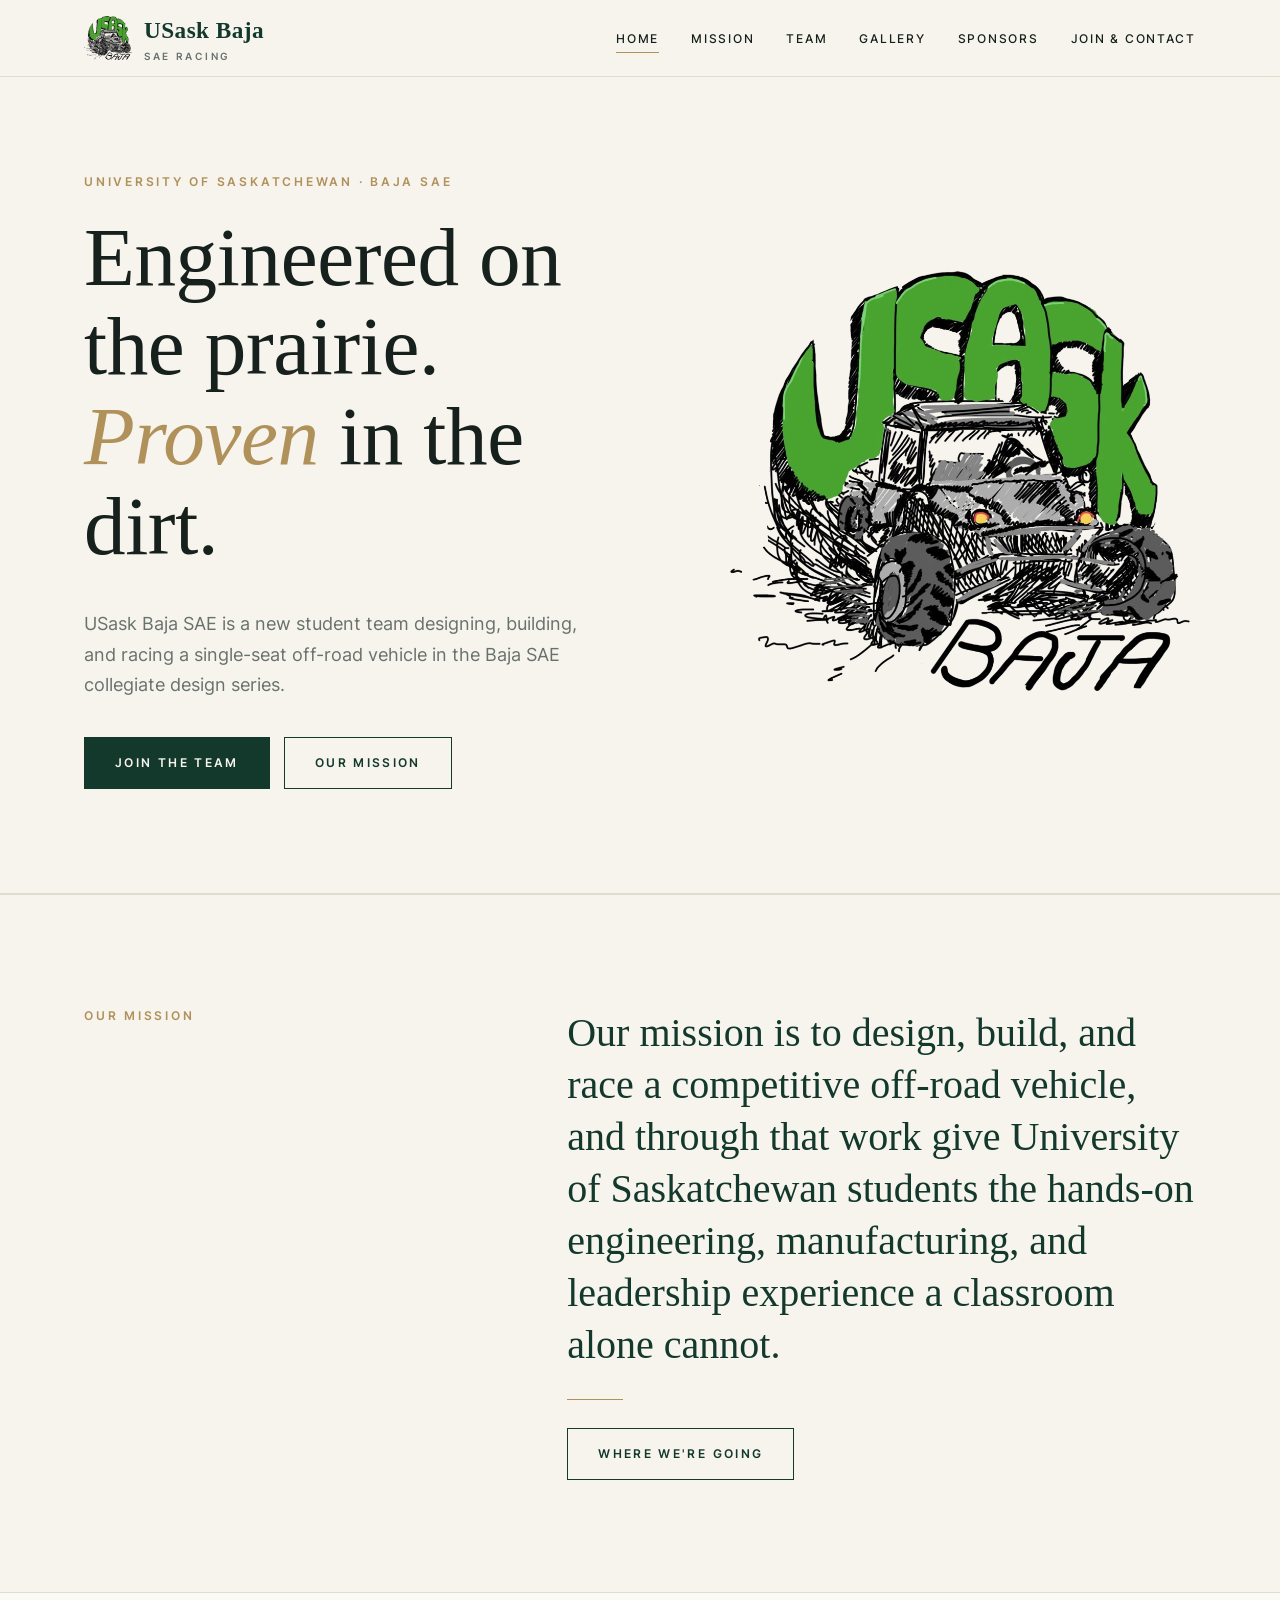
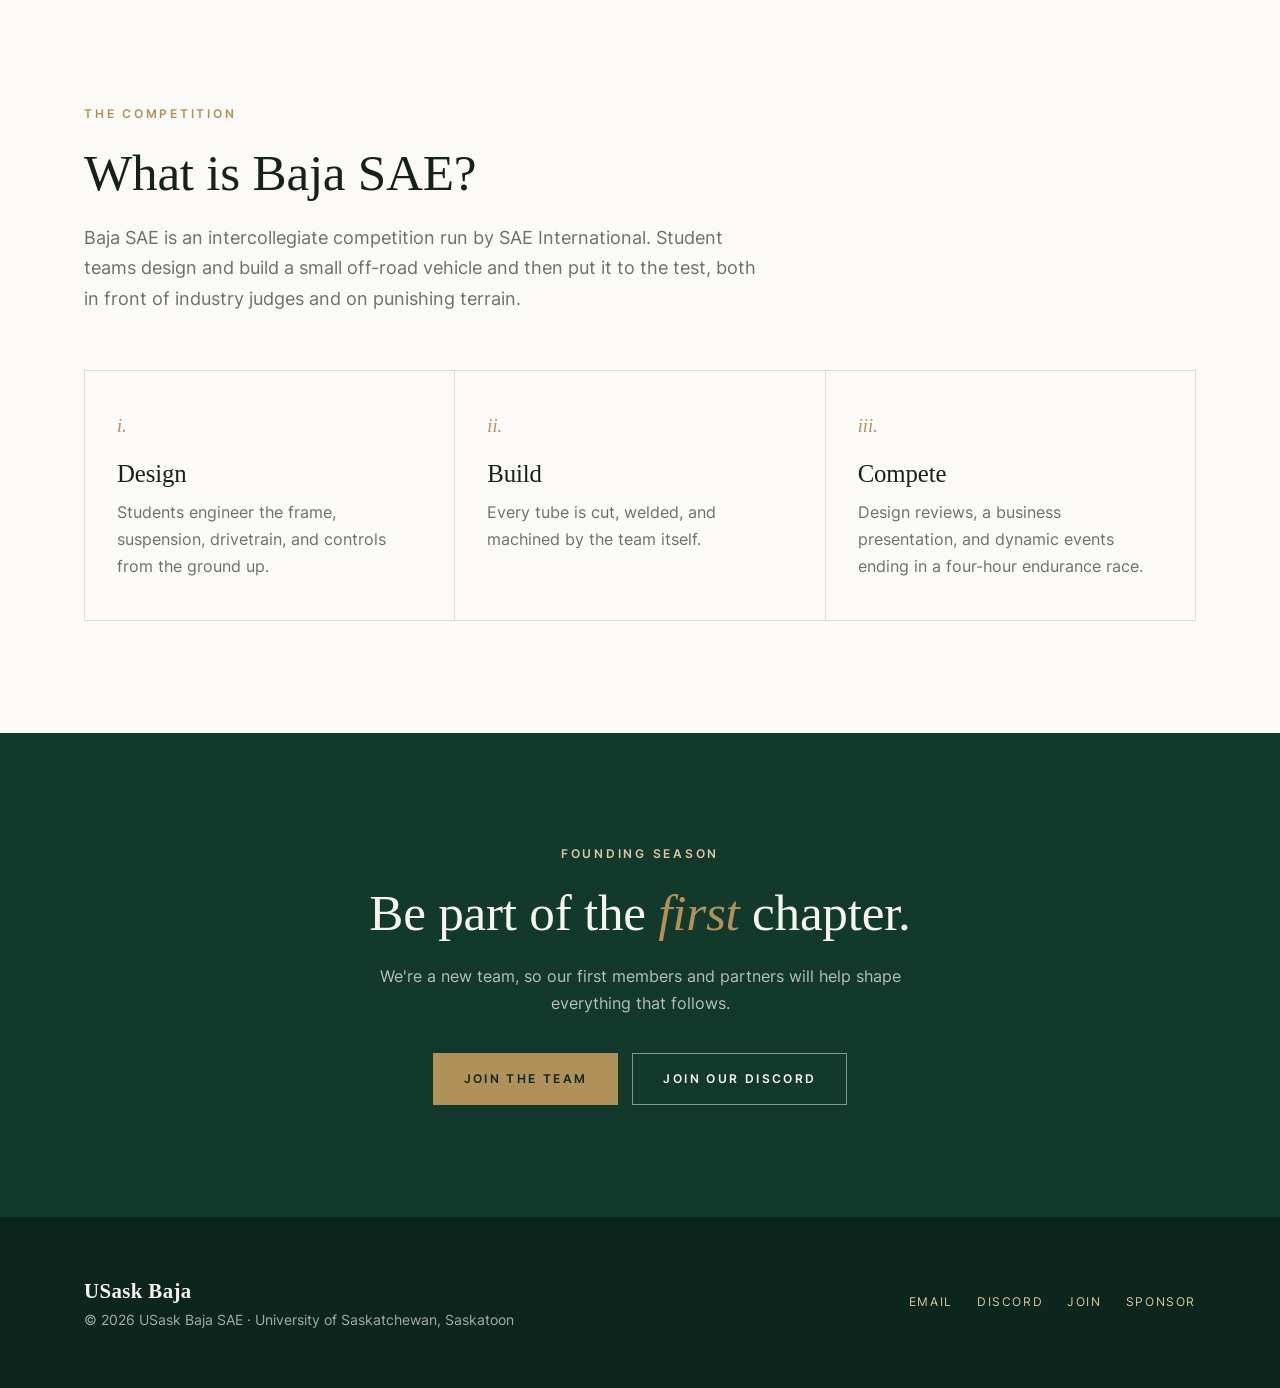
==== index.html @ ca2693a1 "Add USask Baja SAE website Static site with home, mission, team, gallery, sponsors, and join/contact" ====
<!DOCTYPE html>
<html lang="en">
<head>
  <meta charset="UTF-8">
  <meta name="viewport" content="width=device-width, initial-scale=1.0">
  <meta http-equiv="Content-Security-Policy" content="default-src 'self'; script-src 'self'; style-src 'self'; img-src 'self'; font-src 'self'; connect-src 'none'; object-src 'none'; base-uri 'none'; form-action 'none'; upgrade-insecure-requests">
  <meta name="referrer" content="strict-origin-when-cross-origin">
  <title>USask Baja SAE</title>
  <meta name="description" content="USask Baja SAE, the University of Saskatchewan's off-road racing team.">
  <link rel="icon" type="image/png" href="assets/img/favicon.png">
  <link rel="preload" href="assets/fonts/cormorant-garamond-latin-500-normal.woff2" as="font" type="font/woff2" crossorigin>
  <link rel="stylesheet" href="css/style.css">
</head>
<body>
  <header class="site-header">
    <div class="container">
      <a class="brand" href="index.html">
        <img src="assets/img/logo-160.webp" alt="" width="48" height="44">
        <span class="brand-name">USask Baja<small>SAE Racing</small></span>
      </a>
      <button class="nav-toggle" type="button" aria-expanded="false" aria-label="Toggle menu">Menu</button>
      <nav class="site-nav" aria-label="Main">
        <ul>
          <li><a href="index.html" aria-current="page">Home</a></li>
          <li><a href="about.html">Mission</a></li>
          <li><a href="team.html">Team</a></li>
          <li><a href="gallery.html">Gallery</a></li>
          <li><a href="sponsors.html">Sponsors</a></li>
          <li><a href="join.html">Join &amp; Contact</a></li>
        </ul>
      </nav>
    </div>
  </header>

  <main>
    <section class="hero">
      <div class="container hero-grid">
        <div>
          <span class="eyebrow">University of Saskatchewan &middot; Baja SAE</span>
          <h1>Engineered on the prairie. <em>Proven</em> in the dirt.</h1>
          <p class="lead">USask Baja SAE is a new student team designing, building, and racing a single-seat off-road vehicle in the Baja SAE collegiate design series.</p>
          <div class="actions">
            <a class="btn btn-primary" href="join.html">Join the team</a>
            <a class="btn btn-ghost" href="about.html">Our mission</a>
          </div>
        </div>
        <img class="hero-logo" src="assets/img/logo-900.webp" alt="USask Baja logo: a hand-drawn off-road buggy in front of green USask lettering" width="900" height="823">
      </div>
    </section>

    <section>
      <div class="container split">
        <span class="eyebrow">Our mission</span>
        <div>
          <p class="statement">Our mission is to design, build, and race a competitive off-road vehicle, and through that work give University of Saskatchewan students the hands-on engineering, manufacturing, and leadership experience a classroom alone cannot.</p>
          <hr class="rule">
          <a class="btn btn-ghost" href="about.html">Where we're going</a>
        </div>
      </div>
    </section>

    <section class="paper">
      <div class="container">
        <span class="eyebrow">The competition</span>
        <h2>What is Baja SAE?</h2>
        <p class="lead">Baja SAE is an intercollegiate competition run by SAE International. Student teams design and build a small off-road vehicle and then put it to the test, both in front of industry judges and on punishing terrain.</p>
        <div class="grid">
          <div class="cell"><span class="num">i.</span><h3>Design</h3><p>Students engineer the frame, suspension, drivetrain, and controls from the ground up.</p></div>
          <div class="cell"><span class="num">ii.</span><h3>Build</h3><p>Every tube is cut, welded, and machined by the team itself.</p></div>
          <div class="cell"><span class="num">iii.</span><h3>Compete</h3><p>Design reviews, a business presentation, and dynamic events ending in a four-hour endurance race.</p></div>
        </div>
      </div>
    </section>

    <section class="band on-dark">
      <div class="container">
        <span class="eyebrow">Founding season</span>
        <h2>Be part of the <em>first</em> chapter.</h2>
        <p>We're a new team, so our first members and partners will help shape everything that follows.</p>
        <div class="actions">
          <a class="btn btn-primary" href="join.html">Join the team</a>
          <a class="btn btn-ghost" href="https://discord.gg/B2W6udGJtF" target="_blank" rel="noopener noreferrer">Join our Discord</a>
        </div>
      </div>
    </section>
  </main>

  <footer class="site-footer">
    <div class="container">
      <div>
        <span class="brand-name">USask Baja</span>
        <div>&copy; <span id="year"></span> USask Baja SAE &middot; University of Saskatchewan, Saskatoon</div>
      </div>
      <nav aria-label="Footer">
        <a href="mailto:usaskbaja@ussu.ca">Email</a>
        <a href="https://discord.gg/B2W6udGJtF" target="_blank" rel="noopener noreferrer">Discord</a>
        <a href="join.html">Join</a>
        <a href="sponsors.html">Sponsor</a>
      </nav>
    </div>
  </footer>

  <script src="js/data.js"></script>
  <script src="js/main.js"></script>
</body>
</html>
---- css/style.css ----
/* USask Baja SAE — site styles */

/* ---------- Fonts (self-hosted, no third-party requests) ---------- */
@font-face {
  font-family: "Cormorant Garamond";
  src: url("../assets/fonts/cormorant-garamond-latin-500-normal.woff2") format("woff2");
  font-weight: 500;
  font-style: normal;
  font-display: swap;
}
@font-face {
  font-family: "Cormorant Garamond";
  src: url("../assets/fonts/cormorant-garamond-latin-600-normal.woff2") format("woff2");
  font-weight: 600;
  font-style: normal;
  font-display: swap;
}
@font-face {
  font-family: "Cormorant Garamond";
  src: url("../assets/fonts/cormorant-garamond-latin-500-italic.woff2") format("woff2");
  font-weight: 500;
  font-style: italic;
  font-display: swap;
}
@font-face {
  font-family: "Inter";
  src: url("../assets/fonts/inter-latin-400-normal.woff2") format("woff2");
  font-weight: 400;
  font-display: swap;
}
@font-face {
  font-family: "Inter";
  src: url("../assets/fonts/inter-latin-500-normal.woff2") format("woff2");
  font-weight: 500;
  font-display: swap;
}
@font-face {
  font-family: "Inter";
  src: url("../assets/fonts/inter-latin-600-normal.woff2") format("woff2");
  font-weight: 600;
  font-display: swap;
}

:root {
  --ivory: #f7f4ee;
  --paper: #fbfaf7;
  --ink: #16201c;
  --muted: #69716c;
  --line: #e2dccf;
  --forest: #13382c;
  --forest-deep: #0c261e;
  --champagne: #b0915a;
  --champagne-soft: #d9c7a3;
  --serif: "Cormorant Garamond", "Times New Roman", serif;
  --sans: "Inter", system-ui, -apple-system, "Segoe UI", Roboto, sans-serif;
  --max: 1160px;
}

* { box-sizing: border-box; }

html { scroll-behavior: smooth; -webkit-text-size-adjust: 100%; }

body {
  margin: 0;
  min-height: 100vh;
  display: flex;
  flex-direction: column;
  font-family: var(--sans);
  font-size: 16px;
  line-height: 1.7;
  color: var(--ink);
  background: var(--ivory);
  -webkit-font-smoothing: antialiased;
}

main { flex: 1; }

img { max-width: 100%; height: auto; display: block; }

a { color: inherit; }

::selection { background: var(--champagne-soft); color: var(--forest-deep); }

h1, h2, h3 {
  font-family: var(--serif);
  font-weight: 500;
  line-height: 1.08;
  margin: 0 0 0.45em;
  letter-spacing: -0.005em;
}
h1 { font-size: clamp(2.8rem, 7vw, 5.2rem); }
h2 { font-size: clamp(2.1rem, 4.5vw, 3.2rem); }
h3 { font-size: 1.6rem; }
em { font-style: italic; color: var(--champagne); }

p { margin: 0 0 1.1em; }

.container { max-width: var(--max); margin: 0 auto; padding: 0 24px; }
@media (max-width: 600px) { .container { padding: 0 16px; } }

.eyebrow {
  display: block;
  font-size: 0.72rem;
  font-weight: 600;
  text-transform: uppercase;
  letter-spacing: 0.24em;
  color: var(--champagne);
  margin-bottom: 20px;
}

.rule {
  width: 56px;
  height: 1px;
  background: var(--champagne);
  border: 0;
  margin: 28px 0;
}

/* ---------- Header ---------- */
.site-header {
  position: sticky;
  top: 0;
  z-index: 20;
  background: rgba(247, 244, 238, 0.92);
  -webkit-backdrop-filter: blur(10px);
  backdrop-filter: blur(10px);
  border-bottom: 1px solid var(--line);
}
.site-header .container {
  display: flex;
  align-items: center;
  justify-content: space-between;
  min-height: 76px;
}
.brand {
  display: flex;
  align-items: center;
  gap: 12px;
  text-decoration: none;
}
.brand img { width: 48px; height: auto; }
.brand-name {
  font-family: var(--serif);
  font-size: 1.45rem;
  font-weight: 600;
  letter-spacing: 0.02em;
  color: var(--forest);
}
.brand-name small {
  display: block;
  font-family: var(--sans);
  font-size: 0.6rem;
  font-weight: 600;
  letter-spacing: 0.28em;
  text-transform: uppercase;
  color: var(--muted);
  margin-top: -2px;
}

.nav-toggle {
  display: none;
  background: none;
  border: 1px solid var(--forest);
  color: var(--forest);
  font: 600 0.72rem var(--sans);
  letter-spacing: 0.2em;
  text-transform: uppercase;
  padding: 10px 14px;
  cursor: pointer;
}
.site-nav ul { list-style: none; margin: 0; padding: 0; display: flex; gap: 32px; }
.site-nav a {
  font-size: 0.78rem;
  font-weight: 500;
  letter-spacing: 0.14em;
  text-transform: uppercase;
  text-decoration: none;
  color: var(--ink);
  padding: 6px 0;
  border-bottom: 1px solid transparent;
  transition: color 0.2s, border-color 0.2s;
}
.site-nav a:hover { color: var(--champagne); }
.site-nav a[aria-current="page"] { border-bottom-color: var(--champagne); }

@media (max-width: 880px) {
  .nav-toggle { display: block; }
  .site-nav {
    display: none;
    position: absolute;
    top: 100%;
    left: 0;
    right: 0;
    background: var(--ivory);
    border-bottom: 1px solid var(--line);
  }
  .site-nav.open { display: block; }
  .site-nav ul { flex-direction: column; gap: 0; padding: 8px 16px 20px; }
  .site-nav a { display: block; padding: 14px 0; border-bottom: 1px solid var(--line); }
  .site-nav a[aria-current="page"] { color: var(--champagne); border-bottom-color: var(--line); }
}

/* ---------- Hero ---------- */
.hero { padding: 96px 0 104px; border-bottom: 1px solid var(--line); }
.hero-grid {
  display: grid;
  grid-template-columns: 1.1fr 0.9fr;
  gap: 64px;
  align-items: center;
}
.hero p.lead { max-width: 520px; }
.hero-logo { justify-self: center; width: 100%; max-width: 460px; }
@media (max-width: 880px) {
  .hero { padding: 56px 0 72px; }
  .hero-grid { grid-template-columns: 1fr; gap: 40px; }
  .hero-logo { max-width: 320px; order: -1; }
}

.page-hero { padding: 96px 0 72px; border-bottom: 1px solid var(--line); }
.page-hero p.lead { max-width: 620px; }
@media (max-width: 600px) { .page-hero { padding: 56px 0 48px; } }

.lead { font-size: 1.12rem; color: var(--muted); max-width: 680px; }

/* ---------- Buttons ---------- */
.actions { display: flex; flex-wrap: wrap; gap: 14px; margin-top: 36px; }
.btn {
  display: inline-block;
  padding: 15px 30px;
  font-size: 0.74rem;
  font-weight: 600;
  letter-spacing: 0.2em;
  text-transform: uppercase;
  text-decoration: none;
  border: 1px solid var(--forest);
  transition: background 0.25s, color 0.25s, border-color 0.25s;
}
.btn-primary { background: var(--forest); color: var(--ivory); }
.btn-primary:hover { background: var(--forest-deep); }
.btn-ghost { color: var(--forest); }
.btn-ghost:hover { background: var(--forest); color: var(--ivory); }
.on-dark .btn-primary { background: var(--champagne); border-color: var(--champagne); color: var(--forest-deep); }
.on-dark .btn-primary:hover { background: var(--champagne-soft); border-color: var(--champagne-soft); }
.on-dark .btn-ghost { color: var(--ivory); border-color: rgba(247, 244, 238, 0.5); }
.on-dark .btn-ghost:hover { background: var(--ivory); color: var(--forest-deep); }

/* ---------- Sections ---------- */
section { padding: 112px 0; }
section + section { border-top: 1px solid var(--line); }
section.paper { background: var(--paper); }
@media (max-width: 600px) { section { padding: 72px 0; } }

.split {
  display: grid;
  grid-template-columns: 0.8fr 1.2fr;
  gap: 64px;
}
@media (max-width: 880px) { .split { grid-template-columns: 1fr; gap: 16px; } }

.statement {
  font-family: var(--serif);
  font-size: clamp(1.7rem, 3.4vw, 2.5rem);
  line-height: 1.3;
  color: var(--forest);
  margin: 0;
}

.grid {
  display: grid;
  grid-template-columns: repeat(auto-fit, minmax(240px, 1fr));
  border-top: 1px solid var(--line);
  border-left: 1px solid var(--line);
  margin-top: 56px;
}
.cell {
  padding: 40px 32px;
  border-right: 1px solid var(--line);
  border-bottom: 1px solid var(--line);
}
.cell .num {
  font-family: var(--serif);
  font-style: italic;
  font-size: 1.15rem;
  color: var(--champagne);
  display: block;
  margin-bottom: 18px;
}
.cell h3 { font-size: 1.55rem; }
.cell p { color: var(--muted); margin: 0; }
.cell a { color: var(--forest); }

/* ---------- Roadmap ---------- */
.roadmap { list-style: none; padding: 0; margin: 56px 0 0; counter-reset: step; }
.roadmap li {
  display: grid;
  grid-template-columns: 140px 1fr;
  gap: 32px;
  padding: 32px 0;
  border-top: 1px solid var(--line);
}
.roadmap li:last-child { border-bottom: 1px solid var(--line); }
.roadmap .phase {
  font-size: 0.72rem;
  font-weight: 600;
  letter-spacing: 0.22em;
  text-transform: uppercase;
  color: var(--muted);
  padding-top: 8px;
}
.roadmap li.current .phase { color: var(--champagne); }
.roadmap li.current .phase::after { content: " · Now"; }
.roadmap h3 { margin-bottom: 6px; }
.roadmap p { color: var(--muted); margin: 0; max-width: 620px; }
@media (max-width: 600px) { .roadmap li { grid-template-columns: 1fr; gap: 8px; } }

/* ---------- People / sponsors / gallery ---------- */
.list-grid {
  display: grid;
  grid-template-columns: repeat(auto-fill, minmax(220px, 1fr));
  gap: 48px 32px;
}
.person img, .person .avatar {
  width: 100%;
  aspect-ratio: 4 / 5;
  object-fit: cover;
  background: var(--forest);
  margin-bottom: 18px;
}
.person .avatar {
  display: flex;
  align-items: center;
  justify-content: center;
  font-family: var(--serif);
  font-size: 3.4rem;
  color: var(--champagne-soft);
}
.person h3 { font-size: 1.45rem; margin-bottom: 2px; }
.person .role {
  font-size: 0.7rem;
  font-weight: 600;
  letter-spacing: 0.2em;
  text-transform: uppercase;
  color: var(--champagne);
}
.person p { color: var(--muted); font-size: 0.95rem; margin: 6px 0 0; }

.tier { margin-bottom: 72px; }
.tier:last-child { margin-bottom: 0; }
.sponsor {
  display: flex;
  align-items: center;
  justify-content: center;
  min-height: 150px;
  padding: 24px;
  background: var(--paper);
  border: 1px solid var(--line);
  text-decoration: none;
}
.sponsor img { max-height: 80px; width: auto; }
.sponsor span { font-family: var(--serif); font-size: 1.5rem; color: var(--forest); }

.gallery-item { margin: 0; }
.gallery-item img { width: 100%; aspect-ratio: 4 / 3; object-fit: cover; }
.gallery-item figcaption { padding-top: 12px; color: var(--muted); font-size: 0.92rem; }

/* Shown automatically when a list in js/data.js is empty */
.empty-state {
  border: 1px solid var(--line);
  background: var(--paper);
  padding: 80px 32px;
  text-align: center;
}
.empty-state h3 { font-size: 2rem; color: var(--forest); }
.empty-state p { color: var(--muted); max-width: 480px; margin: 0 auto; }
.empty-state .actions { justify-content: center; }

/* ---------- Contact ---------- */
.contact-line {
  display: block;
  font-family: var(--serif);
  font-size: clamp(1.5rem, 3.2vw, 2.1rem);
  color: var(--forest);
  text-decoration: none;
  word-break: break-word;
  border-bottom: 1px solid var(--line);
  padding: 12px 0;
  transition: color 0.2s;
}
.contact-line:hover { color: var(--champagne); }

/* ---------- Dark band ---------- */
.band {
  background: var(--forest);
  color: var(--ivory);
  text-align: center;
}
section.band + section, section + section.band { border-top: 0; }
.band h2 { color: var(--ivory); }
.band p { color: rgba(247, 244, 238, 0.72); max-width: 560px; margin: 0 auto; }
.band .eyebrow { color: var(--champagne-soft); }
.band .actions { justify-content: center; }

/* ---------- Footer ---------- */
.site-footer {
  background: var(--forest-deep);
  color: rgba(247, 244, 238, 0.65);
  font-size: 0.85rem;
  padding: 56px 0;
}
.site-footer .container {
  display: flex;
  flex-wrap: wrap;
  gap: 24px;
  justify-content: space-between;
  align-items: center;
}
.site-footer .brand-name { color: var(--ivory); font-size: 1.3rem; }
.site-footer nav { display: flex; flex-wrap: wrap; gap: 24px; }
.site-footer a {
  text-decoration: none;
  letter-spacing: 0.14em;
  text-transform: uppercase;
  font-size: 0.72rem;
  color: var(--champagne-soft);
}
.site-footer a:hover { color: var(--ivory); }

/* Keyboard focus */
a:focus-visible, button:focus-visible {
  outline: 2px solid var(--champagne);
  outline-offset: 3px;
}

@media (prefers-reduced-motion: reduce) {
  html { scroll-behavior: auto; }
  * { transition: none !important; }
}

.statement + .lead { margin-top: 28px; }
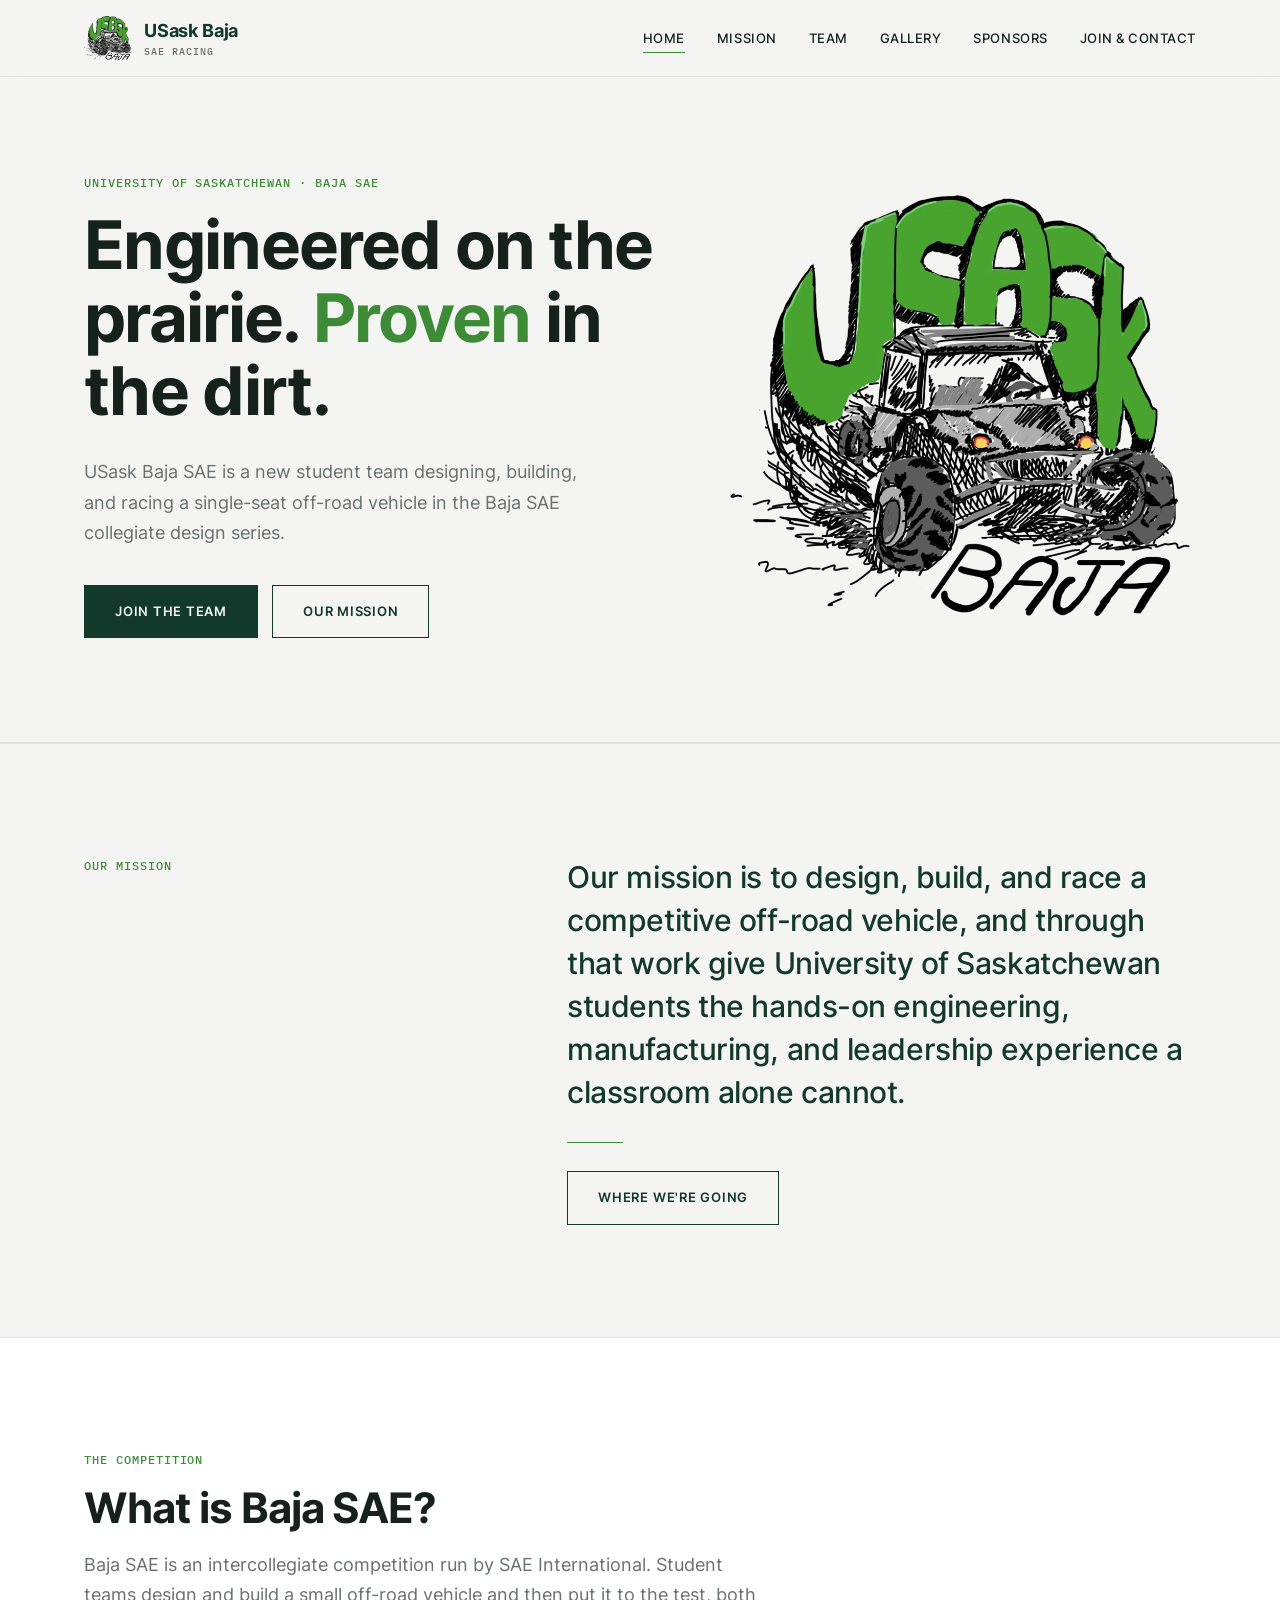
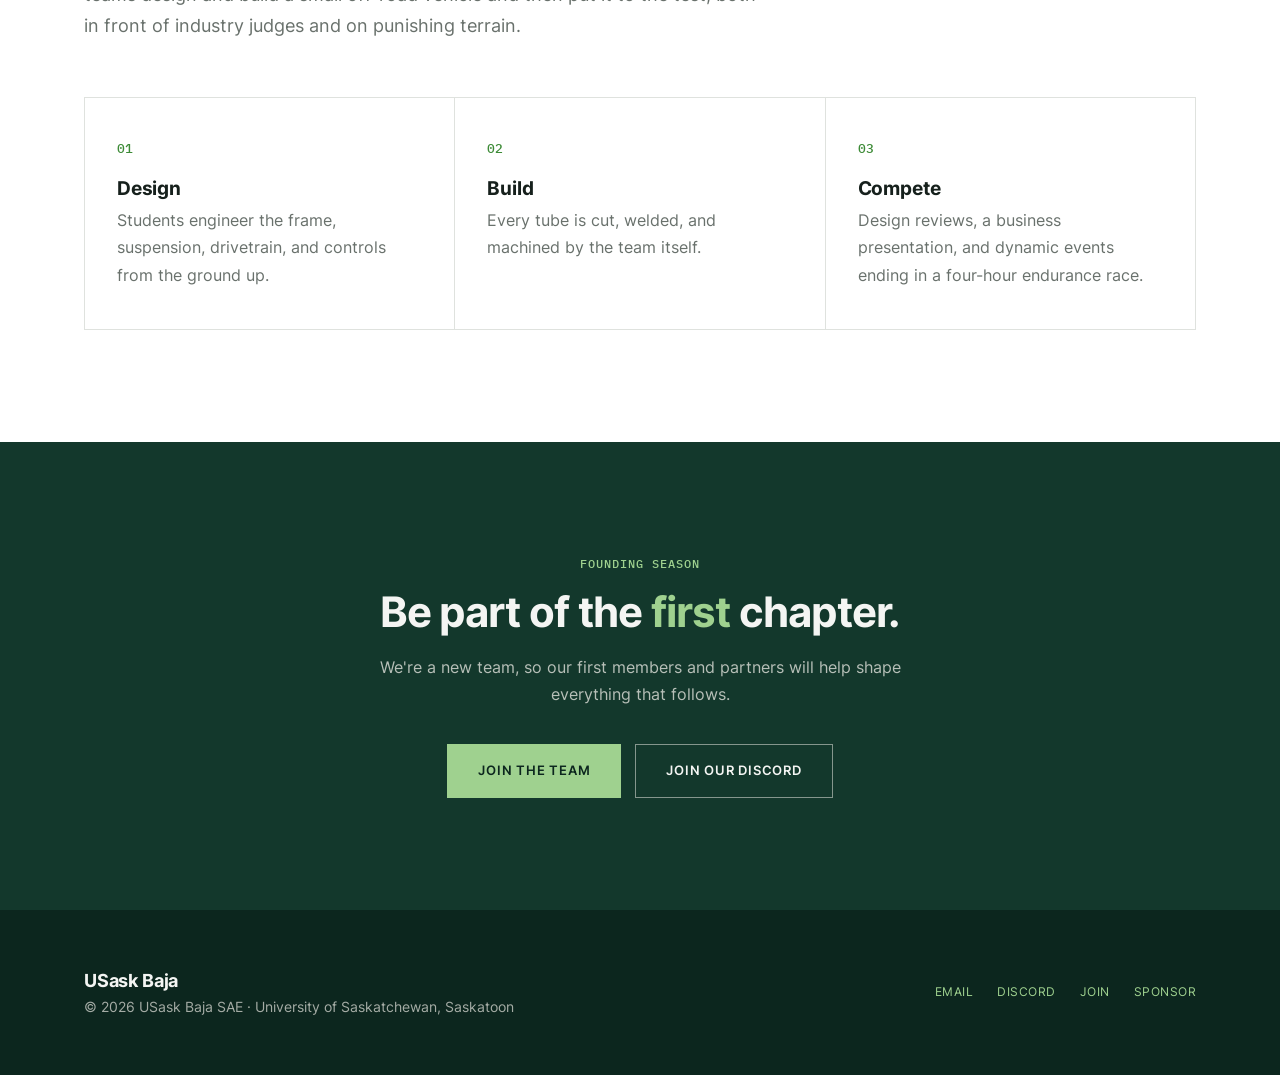
==== commit 20b52da0: "Tone down styling for a more technical look Swap the serif display face for bold Inter, use IBM Plex" ====
--- a/index.html
+++ b/index.html
@@ -8,7 +8,7 @@
   <title>USask Baja SAE</title>
   <meta name="description" content="USask Baja SAE, the University of Saskatchewan's off-road racing team.">
   <link rel="icon" type="image/png" href="assets/img/favicon.png">
-  <link rel="preload" href="assets/fonts/cormorant-garamond-latin-500-normal.woff2" as="font" type="font/woff2" crossorigin>
+  <link rel="preload" href="assets/fonts/inter-latin-700-normal.woff2" as="font" type="font/woff2" crossorigin>
   <link rel="stylesheet" href="css/style.css">
 </head>
 <body>
@@ -65,9 +65,9 @@
         <h2>What is Baja SAE?</h2>
         <p class="lead">Baja SAE is an intercollegiate competition run by SAE International. Student teams design and build a small off-road vehicle and then put it to the test, both in front of industry judges and on punishing terrain.</p>
         <div class="grid">
-          <div class="cell"><span class="num">i.</span><h3>Design</h3><p>Students engineer the frame, suspension, drivetrain, and controls from the ground up.</p></div>
-          <div class="cell"><span class="num">ii.</span><h3>Build</h3><p>Every tube is cut, welded, and machined by the team itself.</p></div>
-          <div class="cell"><span class="num">iii.</span><h3>Compete</h3><p>Design reviews, a business presentation, and dynamic events ending in a four-hour endurance race.</p></div>
+          <div class="cell"><span class="num">01</span><h3>Design</h3><p>Students engineer the frame, suspension, drivetrain, and controls from the ground up.</p></div>
+          <div class="cell"><span class="num">02</span><h3>Build</h3><p>Every tube is cut, welded, and machined by the team itself.</p></div>
+          <div class="cell"><span class="num">03</span><h3>Compete</h3><p>Design reviews, a business presentation, and dynamic events ending in a four-hour endurance race.</p></div>
         </div>
       </div>
     </section>
--- a/css/style.css
+++ b/css/style.css
@@ -2,24 +2,9 @@
 
 /* ---------- Fonts (self-hosted, no third-party requests) ---------- */
 @font-face {
-  font-family: "Cormorant Garamond";
-  src: url("../assets/fonts/cormorant-garamond-latin-500-normal.woff2") format("woff2");
-  font-weight: 500;
-  font-style: normal;
-  font-display: swap;
-}
-@font-face {
-  font-family: "Cormorant Garamond";
-  src: url("../assets/fonts/cormorant-garamond-latin-600-normal.woff2") format("woff2");
-  font-weight: 600;
-  font-style: normal;
-  font-display: swap;
-}
-@font-face {
-  font-family: "Cormorant Garamond";
-  src: url("../assets/fonts/cormorant-garamond-latin-500-italic.woff2") format("woff2");
-  font-weight: 500;
-  font-style: italic;
+  font-family: "IBM Plex Mono";
+  src: url("../assets/fonts/ibm-plex-mono-latin-500-normal.woff2") format("woff2");
+  font-weight: 500;
   font-display: swap;
 }
 @font-face {
@@ -40,18 +25,25 @@
   font-weight: 600;
   font-display: swap;
 }
+@font-face {
+  font-family: "Inter";
+  src: url("../assets/fonts/inter-latin-700-normal.woff2") format("woff2");
+  font-weight: 700;
+  font-display: swap;
+}
 
 :root {
-  --ivory: #f7f4ee;
-  --paper: #fbfaf7;
+  --ivory: #f4f5f3;
+  --paper: #ffffff;
   --ink: #16201c;
   --muted: #69716c;
-  --line: #e2dccf;
+  --line: #dfe2de;
   --forest: #13382c;
   --forest-deep: #0c261e;
-  --champagne: #b0915a;
-  --champagne-soft: #d9c7a3;
-  --serif: "Cormorant Garamond", "Times New Roman", serif;
+  --champagne: #3d8b37;
+  --champagne-soft: #9fd18f;
+  --serif: var(--sans);
+  --mono: "IBM Plex Mono", ui-monospace, "SFMono-Regular", Menlo, monospace;
   --sans: "Inter", system-ui, -apple-system, "Segoe UI", Roboto, sans-serif;
   --max: 1160px;
 }
@@ -83,15 +75,15 @@
 
 h1, h2, h3 {
   font-family: var(--serif);
-  font-weight: 500;
+  font-weight: 700;
   line-height: 1.08;
   margin: 0 0 0.45em;
-  letter-spacing: -0.005em;
-}
-h1 { font-size: clamp(2.8rem, 7vw, 5.2rem); }
-h2 { font-size: clamp(2.1rem, 4.5vw, 3.2rem); }
-h3 { font-size: 1.6rem; }
-em { font-style: italic; color: var(--champagne); }
+  letter-spacing: -0.025em;
+}
+h1 { font-size: clamp(2.4rem, 5.6vw, 4.2rem); }
+h2 { font-size: clamp(1.8rem, 3.6vw, 2.6rem); }
+h3 { font-size: 1.2rem; letter-spacing: -0.01em; }
+em { font-style: normal; color: var(--champagne); }
 
 p { margin: 0 0 1.1em; }
 
@@ -100,12 +92,13 @@
 
 .eyebrow {
   display: block;
-  font-size: 0.72rem;
-  font-weight: 600;
-  text-transform: uppercase;
-  letter-spacing: 0.24em;
+  font-family: var(--mono);
+  font-size: 0.75rem;
+  font-weight: 500;
+  text-transform: uppercase;
+  letter-spacing: 0.08em;
   color: var(--champagne);
-  margin-bottom: 20px;
+  margin-bottom: 16px;
 }
 
 .rule {
@@ -121,7 +114,7 @@
   position: sticky;
   top: 0;
   z-index: 20;
-  background: rgba(247, 244, 238, 0.92);
+  background: rgba(244, 245, 243, 0.92);
   -webkit-backdrop-filter: blur(10px);
   backdrop-filter: blur(10px);
   border-bottom: 1px solid var(--line);
@@ -141,17 +134,18 @@
 .brand img { width: 48px; height: auto; }
 .brand-name {
   font-family: var(--serif);
-  font-size: 1.45rem;
-  font-weight: 600;
-  letter-spacing: 0.02em;
+  font-size: 1.1rem;
+  font-weight: 700;
+  letter-spacing: -0.01em;
   color: var(--forest);
 }
 .brand-name small {
   display: block;
   font-family: var(--sans);
-  font-size: 0.6rem;
-  font-weight: 600;
-  letter-spacing: 0.28em;
+  font-family: var(--mono);
+  font-size: 0.62rem;
+  font-weight: 500;
+  letter-spacing: 0.1em;
   text-transform: uppercase;
   color: var(--muted);
   margin-top: -2px;
@@ -162,17 +156,17 @@
   background: none;
   border: 1px solid var(--forest);
   color: var(--forest);
-  font: 600 0.72rem var(--sans);
-  letter-spacing: 0.2em;
+  font: 600 0.75rem var(--sans);
+  letter-spacing: 0.06em;
   text-transform: uppercase;
   padding: 10px 14px;
   cursor: pointer;
 }
 .site-nav ul { list-style: none; margin: 0; padding: 0; display: flex; gap: 32px; }
 .site-nav a {
-  font-size: 0.78rem;
-  font-weight: 500;
-  letter-spacing: 0.14em;
+  font-size: 0.82rem;
+  font-weight: 500;
+  letter-spacing: 0.04em;
   text-transform: uppercase;
   text-decoration: none;
   color: var(--ink);
@@ -227,9 +221,9 @@
 .btn {
   display: inline-block;
   padding: 15px 30px;
-  font-size: 0.74rem;
+  font-size: 0.8rem;
   font-weight: 600;
-  letter-spacing: 0.2em;
+  letter-spacing: 0.06em;
   text-transform: uppercase;
   text-decoration: none;
   border: 1px solid var(--forest);
@@ -239,8 +233,8 @@
 .btn-primary:hover { background: var(--forest-deep); }
 .btn-ghost { color: var(--forest); }
 .btn-ghost:hover { background: var(--forest); color: var(--ivory); }
-.on-dark .btn-primary { background: var(--champagne); border-color: var(--champagne); color: var(--forest-deep); }
-.on-dark .btn-primary:hover { background: var(--champagne-soft); border-color: var(--champagne-soft); }
+.on-dark .btn-primary { background: var(--champagne-soft); border-color: var(--champagne-soft); color: var(--forest-deep); }
+.on-dark .btn-primary:hover { background: #fff; border-color: #fff; }
 .on-dark .btn-ghost { color: var(--ivory); border-color: rgba(247, 244, 238, 0.5); }
 .on-dark .btn-ghost:hover { background: var(--ivory); color: var(--forest-deep); }
 
@@ -258,9 +252,11 @@
 @media (max-width: 880px) { .split { grid-template-columns: 1fr; gap: 16px; } }
 
 .statement {
-  font-family: var(--serif);
-  font-size: clamp(1.7rem, 3.4vw, 2.5rem);
-  line-height: 1.3;
+  font-family: var(--sans);
+  font-weight: 500;
+  font-size: clamp(1.35rem, 2.6vw, 1.85rem);
+  line-height: 1.45;
+  letter-spacing: -0.015em;
   color: var(--forest);
   margin: 0;
 }
@@ -278,14 +274,13 @@
   border-bottom: 1px solid var(--line);
 }
 .cell .num {
-  font-family: var(--serif);
-  font-style: italic;
-  font-size: 1.15rem;
+  font-family: var(--mono);
+  font-size: 0.8rem;
   color: var(--champagne);
   display: block;
   margin-bottom: 18px;
 }
-.cell h3 { font-size: 1.55rem; }
+.cell h3 { font-size: 1.2rem; }
 .cell p { color: var(--muted); margin: 0; }
 .cell a { color: var(--forest); }
 
@@ -300,12 +295,13 @@
 }
 .roadmap li:last-child { border-bottom: 1px solid var(--line); }
 .roadmap .phase {
-  font-size: 0.72rem;
-  font-weight: 600;
-  letter-spacing: 0.22em;
+  font-family: var(--mono);
+  font-size: 0.78rem;
+  font-weight: 500;
+  letter-spacing: 0.06em;
   text-transform: uppercase;
   color: var(--muted);
-  padding-top: 8px;
+  padding-top: 2px;
 }
 .roadmap li.current .phase { color: var(--champagne); }
 .roadmap li.current .phase::after { content: " · Now"; }
@@ -331,14 +327,16 @@
   align-items: center;
   justify-content: center;
   font-family: var(--serif);
-  font-size: 3.4rem;
+  font-size: 2.8rem;
+  font-weight: 700;
   color: var(--champagne-soft);
 }
-.person h3 { font-size: 1.45rem; margin-bottom: 2px; }
+.person h3 { font-size: 1.15rem; margin-bottom: 2px; }
 .person .role {
-  font-size: 0.7rem;
-  font-weight: 600;
-  letter-spacing: 0.2em;
+  font-family: var(--mono);
+  font-size: 0.75rem;
+  font-weight: 500;
+  letter-spacing: 0.06em;
   text-transform: uppercase;
   color: var(--champagne);
 }
@@ -357,7 +355,7 @@
   text-decoration: none;
 }
 .sponsor img { max-height: 80px; width: auto; }
-.sponsor span { font-family: var(--serif); font-size: 1.5rem; color: var(--forest); }
+.sponsor span { font-weight: 700; font-size: 1.2rem; color: var(--forest); }
 
 .gallery-item { margin: 0; }
 .gallery-item img { width: 100%; aspect-ratio: 4 / 3; object-fit: cover; }
@@ -370,15 +368,16 @@
   padding: 80px 32px;
   text-align: center;
 }
-.empty-state h3 { font-size: 2rem; color: var(--forest); }
+.empty-state h3 { font-size: 1.6rem; color: var(--forest); }
 .empty-state p { color: var(--muted); max-width: 480px; margin: 0 auto; }
 .empty-state .actions { justify-content: center; }
 
 /* ---------- Contact ---------- */
 .contact-line {
   display: block;
-  font-family: var(--serif);
-  font-size: clamp(1.5rem, 3.2vw, 2.1rem);
+  font-weight: 600;
+  font-size: clamp(1.2rem, 2.6vw, 1.6rem);
+  letter-spacing: -0.015em;
   color: var(--forest);
   text-decoration: none;
   word-break: break-word;
@@ -396,6 +395,7 @@
 }
 section.band + section, section + section.band { border-top: 0; }
 .band h2 { color: var(--ivory); }
+.band em { color: var(--champagne-soft); }
 .band p { color: rgba(247, 244, 238, 0.72); max-width: 560px; margin: 0 auto; }
 .band .eyebrow { color: var(--champagne-soft); }
 .band .actions { justify-content: center; }
@@ -414,13 +414,13 @@
   justify-content: space-between;
   align-items: center;
 }
-.site-footer .brand-name { color: var(--ivory); font-size: 1.3rem; }
+.site-footer .brand-name { color: var(--ivory); font-size: 1.1rem; }
 .site-footer nav { display: flex; flex-wrap: wrap; gap: 24px; }
 .site-footer a {
   text-decoration: none;
-  letter-spacing: 0.14em;
-  text-transform: uppercase;
-  font-size: 0.72rem;
+  letter-spacing: 0.04em;
+  text-transform: uppercase;
+  font-size: 0.75rem;
   color: var(--champagne-soft);
 }
 .site-footer a:hover { color: var(--ivory); }
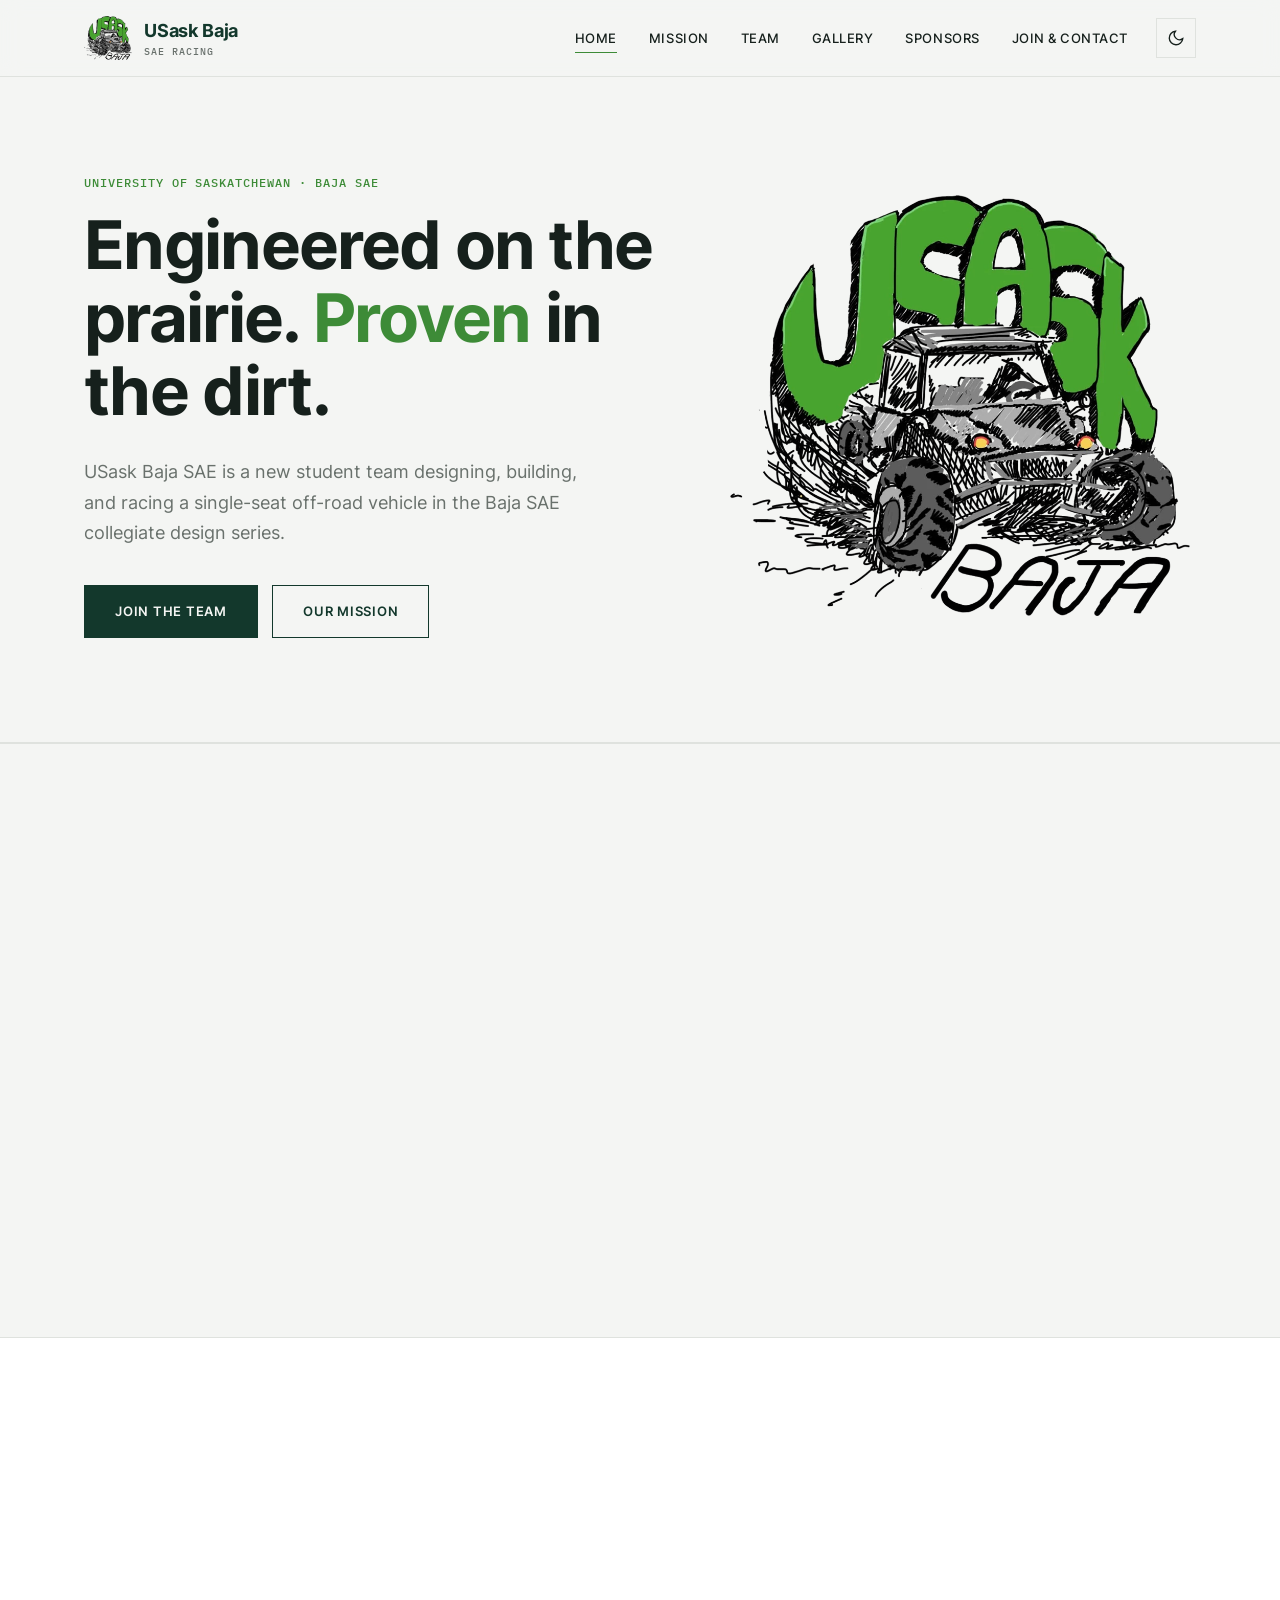
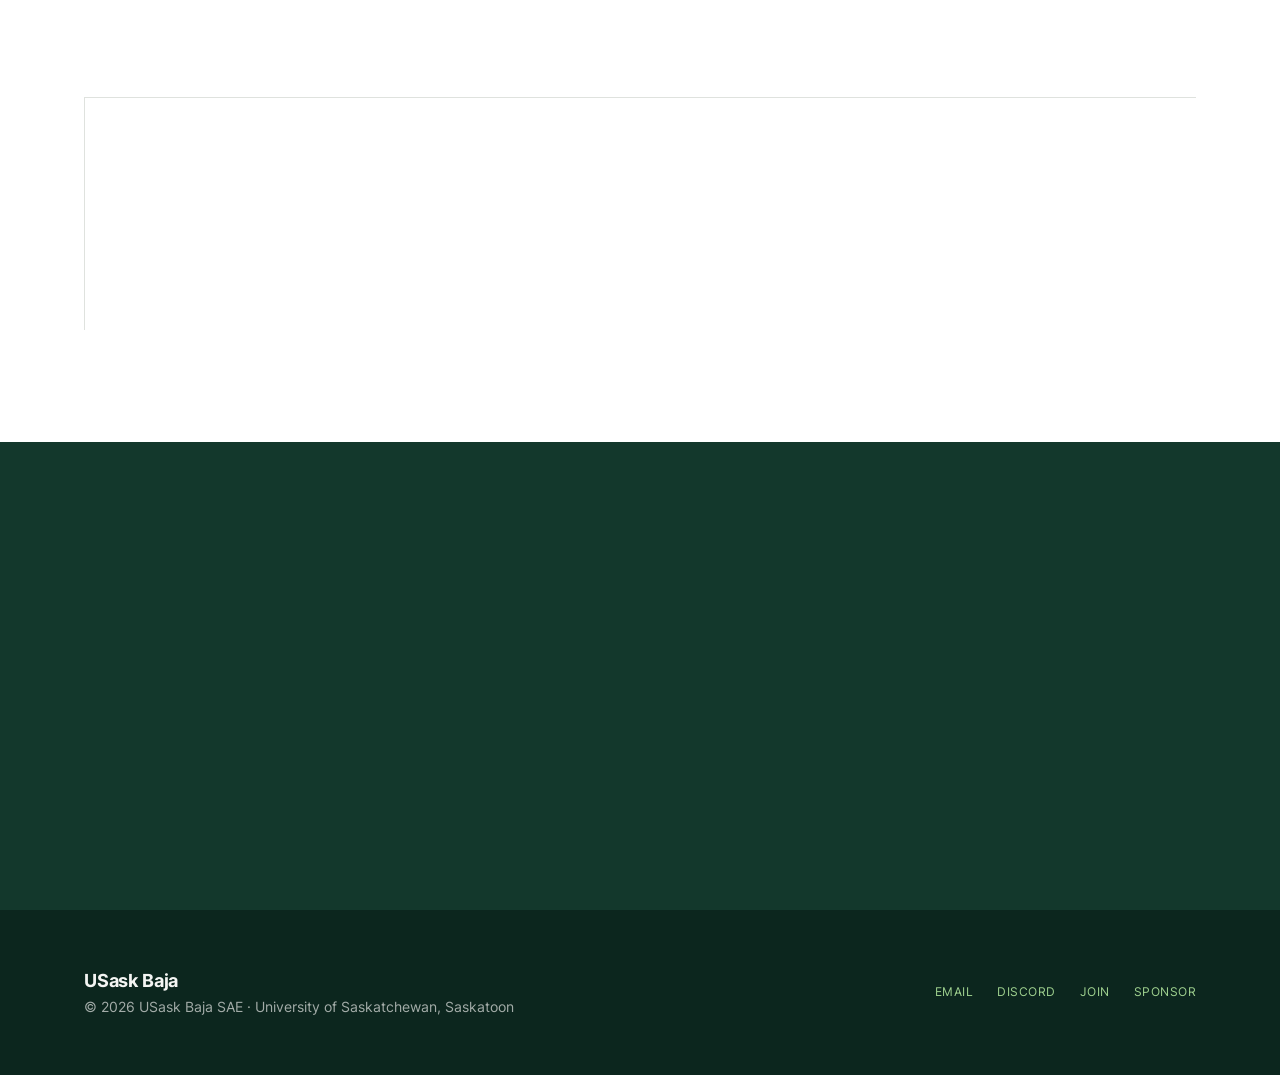
==== commit 332742bf: "Add dark mode and smooth scrolling Dark theme follows the device setting, with a header toggle that " ====
--- a/index.html
+++ b/index.html
@@ -10,6 +10,7 @@
   <link rel="icon" type="image/png" href="assets/img/favicon.png">
   <link rel="preload" href="assets/fonts/inter-latin-700-normal.woff2" as="font" type="font/woff2" crossorigin>
   <link rel="stylesheet" href="css/style.css">
+  <script src="js/theme.js"></script>
 </head>
 <body>
   <header class="site-header">
@@ -18,7 +19,6 @@
         <img src="assets/img/logo-160.webp" alt="" width="48" height="44">
         <span class="brand-name">USask Baja<small>SAE Racing</small></span>
       </a>
-      <button class="nav-toggle" type="button" aria-expanded="false" aria-label="Toggle menu">Menu</button>
       <nav class="site-nav" aria-label="Main">
         <ul>
           <li><a href="index.html" aria-current="page">Home</a></li>
@@ -29,6 +29,13 @@
           <li><a href="join.html">Join &amp; Contact</a></li>
         </ul>
       </nav>
+      <div class="header-actions">
+        <button class="theme-toggle" type="button" aria-label="Switch colour theme">
+          <svg class="icon-moon" viewBox="0 0 24 24" fill="none" stroke="currentColor" stroke-width="1.8" aria-hidden="true"><path d="M21 12.8A9 9 0 1 1 11.2 3a7 7 0 0 0 9.8 9.8z"/></svg>
+          <svg class="icon-sun" viewBox="0 0 24 24" fill="none" stroke="currentColor" stroke-width="1.8" aria-hidden="true"><circle cx="12" cy="12" r="4.5"/><path d="M12 2v2.5M12 19.5V22M4.2 4.2l1.8 1.8M18 18l1.8 1.8M2 12h2.5M19.5 12H22M4.2 19.8L6 18M18 6l1.8-1.8"/></svg>
+        </button>
+        <button class="nav-toggle" type="button" aria-expanded="false" aria-label="Toggle menu">Menu</button>
+      </div>
     </div>
   </header>
 
--- a/css/style.css
+++ b/css/style.css
@@ -46,11 +46,50 @@
   --mono: "IBM Plex Mono", ui-monospace, "SFMono-Regular", Menlo, monospace;
   --sans: "Inter", system-ui, -apple-system, "Segoe UI", Roboto, sans-serif;
   --max: 1160px;
+  --band: #13382c;
+  --band-deep: #0c261e;
+  --on-band: #f4f5f3;
+  --header-bg: rgba(244, 245, 243, 0.92);
+  color-scheme: light;
+}
+
+/* Dark mode: follows the device unless the visitor picks a theme with the toggle */
+@media (prefers-color-scheme: dark) {
+  :root:not([data-theme="light"]) {
+    --ivory: #0e1311;
+    --paper: #141a17;
+    --ink: #e7ece8;
+    --muted: #9ba59f;
+    --line: #27312c;
+    --forest: #a8d89a;
+    --forest-deep: #c6e7bb;
+    --champagne: #78c768;
+    --champagne-soft: #9fd18f;
+    --band: #10281f;
+    --band-deep: #09150f;
+    --header-bg: rgba(14, 19, 17, 0.88);
+    color-scheme: dark;
+  }
+}
+:root[data-theme="dark"] {
+  --ivory: #0e1311;
+  --paper: #141a17;
+  --ink: #e7ece8;
+  --muted: #9ba59f;
+  --line: #27312c;
+  --forest: #a8d89a;
+  --forest-deep: #c6e7bb;
+  --champagne: #78c768;
+  --champagne-soft: #9fd18f;
+  --band: #10281f;
+  --band-deep: #09150f;
+  --header-bg: rgba(14, 19, 17, 0.88);
+  color-scheme: dark;
 }
 
 * { box-sizing: border-box; }
 
-html { scroll-behavior: smooth; -webkit-text-size-adjust: 100%; }
+html { -webkit-text-size-adjust: 100%; scroll-padding-top: 96px; }
 
 body {
   margin: 0;
@@ -63,6 +102,7 @@
   color: var(--ink);
   background: var(--ivory);
   -webkit-font-smoothing: antialiased;
+  transition: background-color 0.3s, color 0.3s;
 }
 
 main { flex: 1; }
@@ -114,7 +154,7 @@
   position: sticky;
   top: 0;
   z-index: 20;
-  background: rgba(244, 245, 243, 0.92);
+  background: var(--header-bg);
   -webkit-backdrop-filter: blur(10px);
   backdrop-filter: blur(10px);
   border-bottom: 1px solid var(--line);
@@ -151,6 +191,32 @@
   margin-top: -2px;
 }
 
+.site-nav { margin-left: auto; }
+.header-actions { display: flex; align-items: center; gap: 8px; margin-left: 28px; }
+
+.theme-toggle {
+  display: flex;
+  align-items: center;
+  justify-content: center;
+  width: 40px;
+  height: 40px;
+  padding: 0;
+  background: none;
+  border: 1px solid var(--line);
+  color: var(--ink);
+  cursor: pointer;
+  transition: border-color 0.2s, color 0.2s;
+}
+.theme-toggle:hover { border-color: var(--champagne); color: var(--champagne); }
+.theme-toggle svg { width: 18px; height: 18px; }
+.theme-toggle .icon-sun { display: none; }
+:root[data-theme="dark"] .theme-toggle .icon-sun { display: block; }
+:root[data-theme="dark"] .theme-toggle .icon-moon { display: none; }
+@media (prefers-color-scheme: dark) {
+  :root:not([data-theme="light"]) .theme-toggle .icon-sun { display: block; }
+  :root:not([data-theme="light"]) .theme-toggle .icon-moon { display: none; }
+}
+
 .nav-toggle {
   display: none;
   background: none;
@@ -179,6 +245,7 @@
 
 @media (max-width: 880px) {
   .nav-toggle { display: block; }
+  .header-actions { margin-left: auto; }
   .site-nav {
     display: none;
     position: absolute;
@@ -233,10 +300,10 @@
 .btn-primary:hover { background: var(--forest-deep); }
 .btn-ghost { color: var(--forest); }
 .btn-ghost:hover { background: var(--forest); color: var(--ivory); }
-.on-dark .btn-primary { background: var(--champagne-soft); border-color: var(--champagne-soft); color: var(--forest-deep); }
+.on-dark .btn-primary { background: var(--champagne-soft); border-color: var(--champagne-soft); color: var(--band-deep); }
 .on-dark .btn-primary:hover { background: #fff; border-color: #fff; }
-.on-dark .btn-ghost { color: var(--ivory); border-color: rgba(247, 244, 238, 0.5); }
-.on-dark .btn-ghost:hover { background: var(--ivory); color: var(--forest-deep); }
+.on-dark .btn-ghost { color: var(--on-band); border-color: rgba(244, 245, 243, 0.5); }
+.on-dark .btn-ghost:hover { background: var(--on-band); color: var(--band-deep); }
 
 /* ---------- Sections ---------- */
 section { padding: 112px 0; }
@@ -319,7 +386,7 @@
   width: 100%;
   aspect-ratio: 4 / 5;
   object-fit: cover;
-  background: var(--forest);
+  background: var(--band);
   margin-bottom: 18px;
 }
 .person .avatar {
@@ -389,21 +456,21 @@
 
 /* ---------- Dark band ---------- */
 .band {
-  background: var(--forest);
-  color: var(--ivory);
+  background: var(--band);
+  color: var(--on-band);
   text-align: center;
 }
 section.band + section, section + section.band { border-top: 0; }
-.band h2 { color: var(--ivory); }
+.band h2 { color: var(--on-band); }
 .band em { color: var(--champagne-soft); }
-.band p { color: rgba(247, 244, 238, 0.72); max-width: 560px; margin: 0 auto; }
+.band p { color: rgba(244, 245, 243, 0.72); max-width: 560px; margin: 0 auto; }
 .band .eyebrow { color: var(--champagne-soft); }
 .band .actions { justify-content: center; }
 
 /* ---------- Footer ---------- */
 .site-footer {
-  background: var(--forest-deep);
-  color: rgba(247, 244, 238, 0.65);
+  background: var(--band-deep);
+  color: rgba(244, 245, 243, 0.65);
   font-size: 0.85rem;
   padding: 56px 0;
 }
@@ -414,7 +481,7 @@
   justify-content: space-between;
   align-items: center;
 }
-.site-footer .brand-name { color: var(--ivory); font-size: 1.1rem; }
+.site-footer .brand-name { color: var(--on-band); font-size: 1.1rem; }
 .site-footer nav { display: flex; flex-wrap: wrap; gap: 24px; }
 .site-footer a {
   text-decoration: none;
@@ -423,7 +490,7 @@
   font-size: 0.75rem;
   color: var(--champagne-soft);
 }
-.site-footer a:hover { color: var(--ivory); }
+.site-footer a:hover { color: var(--on-band); }
 
 /* Keyboard focus */
 a:focus-visible, button:focus-visible {
@@ -431,8 +498,31 @@
   outline-offset: 3px;
 }
 
+/* The logo's black linework needs a light backing on dark backgrounds */
+:root[data-theme="dark"] .hero-logo, :root[data-theme="dark"] .brand img { background: #e8ebe6; border-radius: 4px; }
+:root[data-theme="dark"] .hero-logo { padding: 28px; }
+:root[data-theme="dark"] .brand img { padding: 3px; }
+@media (prefers-color-scheme: dark) {
+  :root:not([data-theme="light"]) .hero-logo, :root:not([data-theme="light"]) .brand img { background: #e8ebe6; border-radius: 4px; }
+  :root:not([data-theme="light"]) .hero-logo { padding: 28px; }
+  :root:not([data-theme="light"]) .brand img { padding: 3px; }
+}
+
+/* ---------- Motion ---------- */
+@media (prefers-reduced-motion: no-preference) {
+  html { scroll-behavior: smooth; }
+  @view-transition { navigation: auto; }
+
+  /* main.js adds .reveal to content and .in once it scrolls into view */
+  .reveal {
+    opacity: 0;
+    transform: translateY(18px);
+    transition: opacity 0.7s ease, transform 0.7s ease;
+  }
+  .reveal.in { opacity: 1; transform: none; }
+}
+
 @media (prefers-reduced-motion: reduce) {
-  html { scroll-behavior: auto; }
   * { transition: none !important; }
 }
 
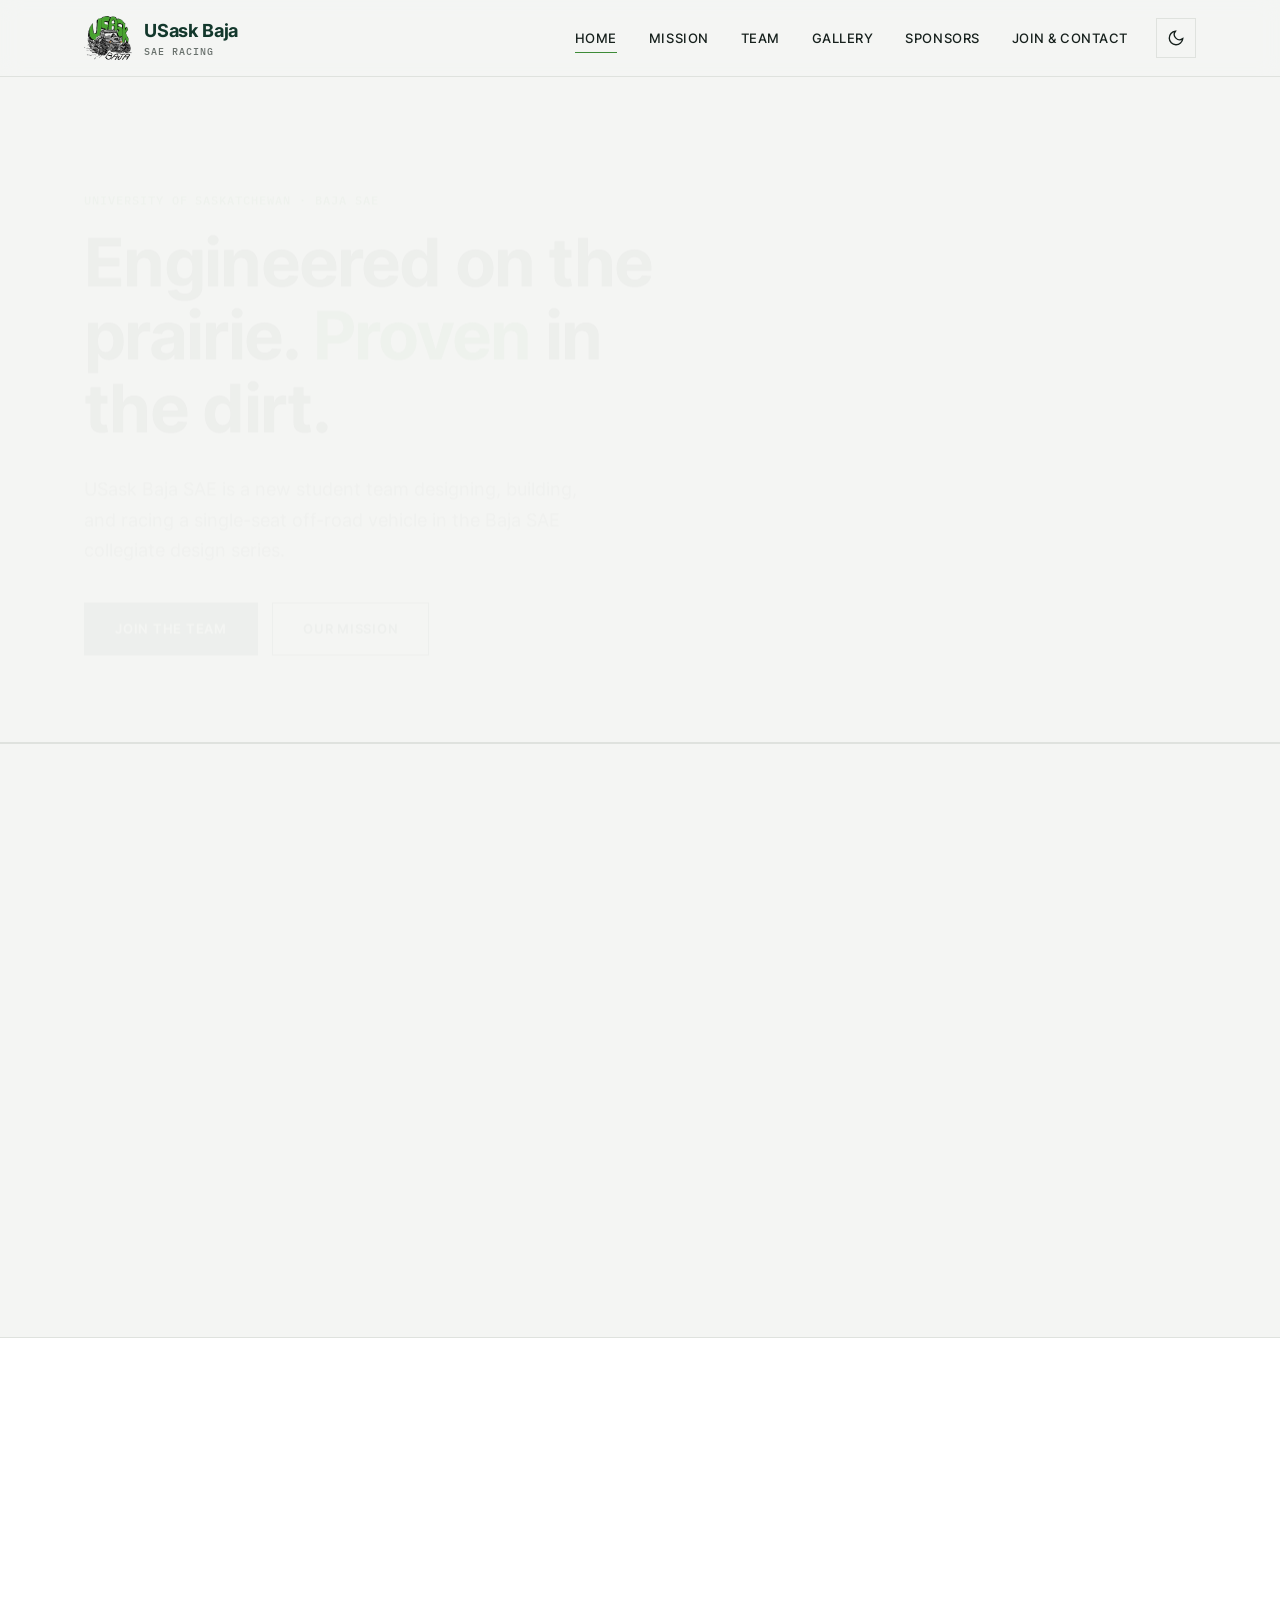
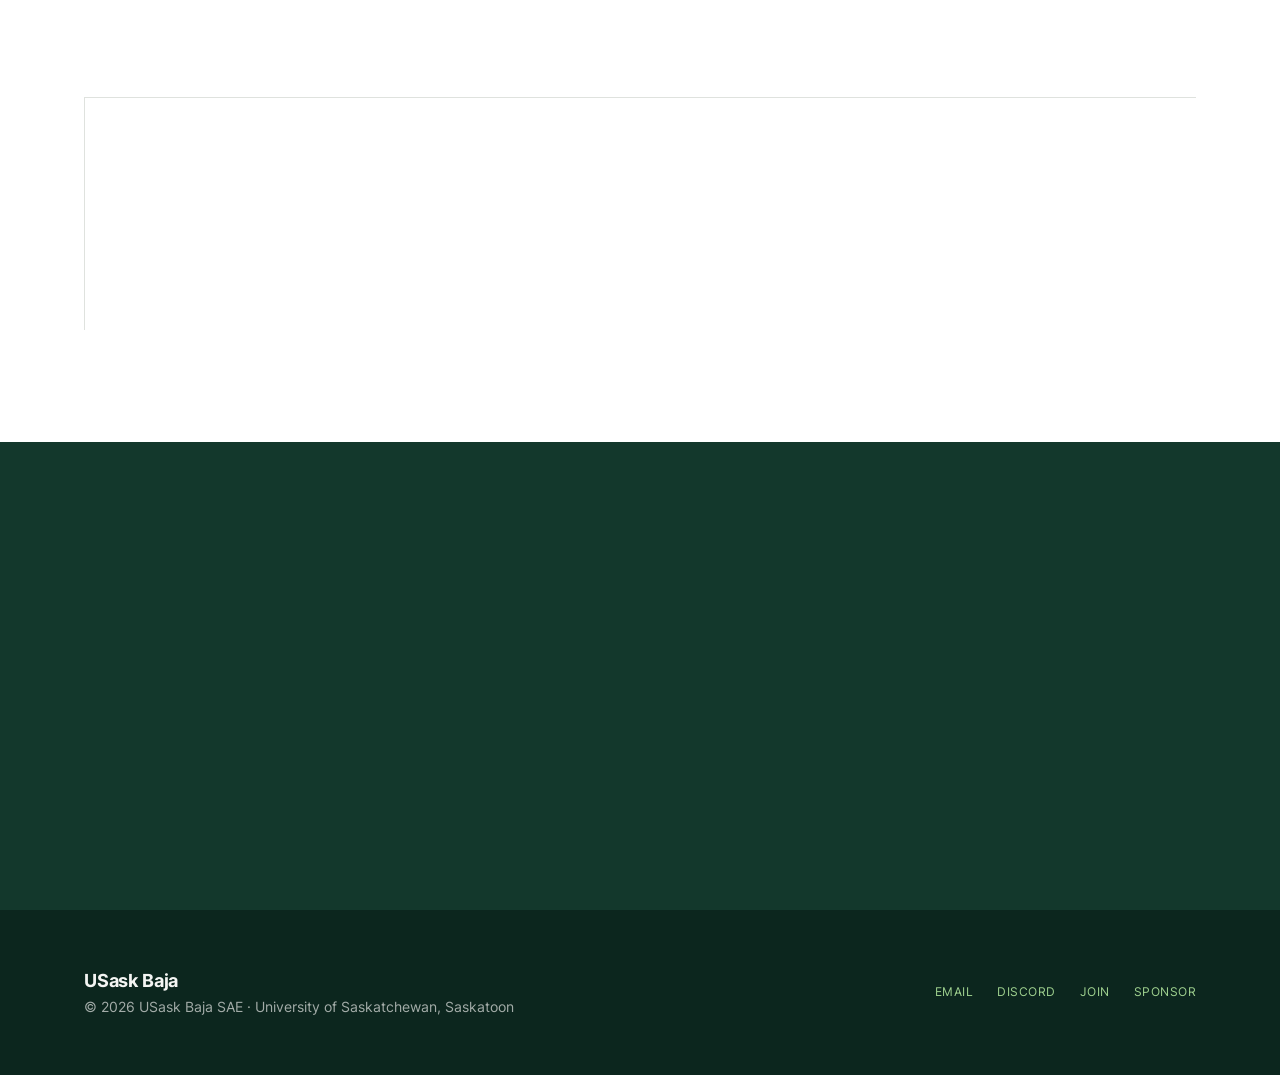
==== commit 2c1bd886: "Add dark-mode logo variant Recolour the logo's black linework to light for dark mode instead of plac" ====
--- a/index.html
+++ b/index.html
@@ -16,7 +16,8 @@
   <header class="site-header">
     <div class="container">
       <a class="brand" href="index.html">
-        <img src="assets/img/logo-160.webp" alt="" width="48" height="44">
+        <img class="logo-light" src="assets/img/logo-160.webp" alt="" width="48" height="44">
+        <img class="logo-dark" src="assets/img/logo-160-dark.webp" alt="" width="48" height="44">
         <span class="brand-name">USask Baja<small>SAE Racing</small></span>
       </a>
       <nav class="site-nav" aria-label="Main">
@@ -51,7 +52,8 @@
             <a class="btn btn-ghost" href="about.html">Our mission</a>
           </div>
         </div>
-        <img class="hero-logo" src="assets/img/logo-900.webp" alt="USask Baja logo: a hand-drawn off-road buggy in front of green USask lettering" width="900" height="823">
+        <img class="hero-logo logo-light" src="assets/img/logo-900.webp" alt="USask Baja logo: a hand-drawn off-road buggy in front of green USask lettering" width="900" height="823">
+        <img class="hero-logo logo-dark" src="assets/img/logo-900-dark.webp" alt="USask Baja logo: a hand-drawn off-road buggy in front of green USask lettering" width="900" height="823">
       </div>
     </section>
 
--- a/css/style.css
+++ b/css/style.css
@@ -498,14 +498,13 @@
   outline-offset: 3px;
 }
 
-/* The logo's black linework needs a light backing on dark backgrounds */
-:root[data-theme="dark"] .hero-logo, :root[data-theme="dark"] .brand img { background: #e8ebe6; border-radius: 4px; }
-:root[data-theme="dark"] .hero-logo { padding: 28px; }
-:root[data-theme="dark"] .brand img { padding: 3px; }
+/* Each logo has a light-mode and a dark-mode version; show the one matching the theme */
+.logo-dark { display: none; }
+:root[data-theme="dark"] .logo-light { display: none; }
+:root[data-theme="dark"] .logo-dark { display: block; }
 @media (prefers-color-scheme: dark) {
-  :root:not([data-theme="light"]) .hero-logo, :root:not([data-theme="light"]) .brand img { background: #e8ebe6; border-radius: 4px; }
-  :root:not([data-theme="light"]) .hero-logo { padding: 28px; }
-  :root:not([data-theme="light"]) .brand img { padding: 3px; }
+  :root:not([data-theme="light"]) .logo-light { display: none; }
+  :root:not([data-theme="light"]) .logo-dark { display: block; }
 }
 
 /* ---------- Motion ---------- */
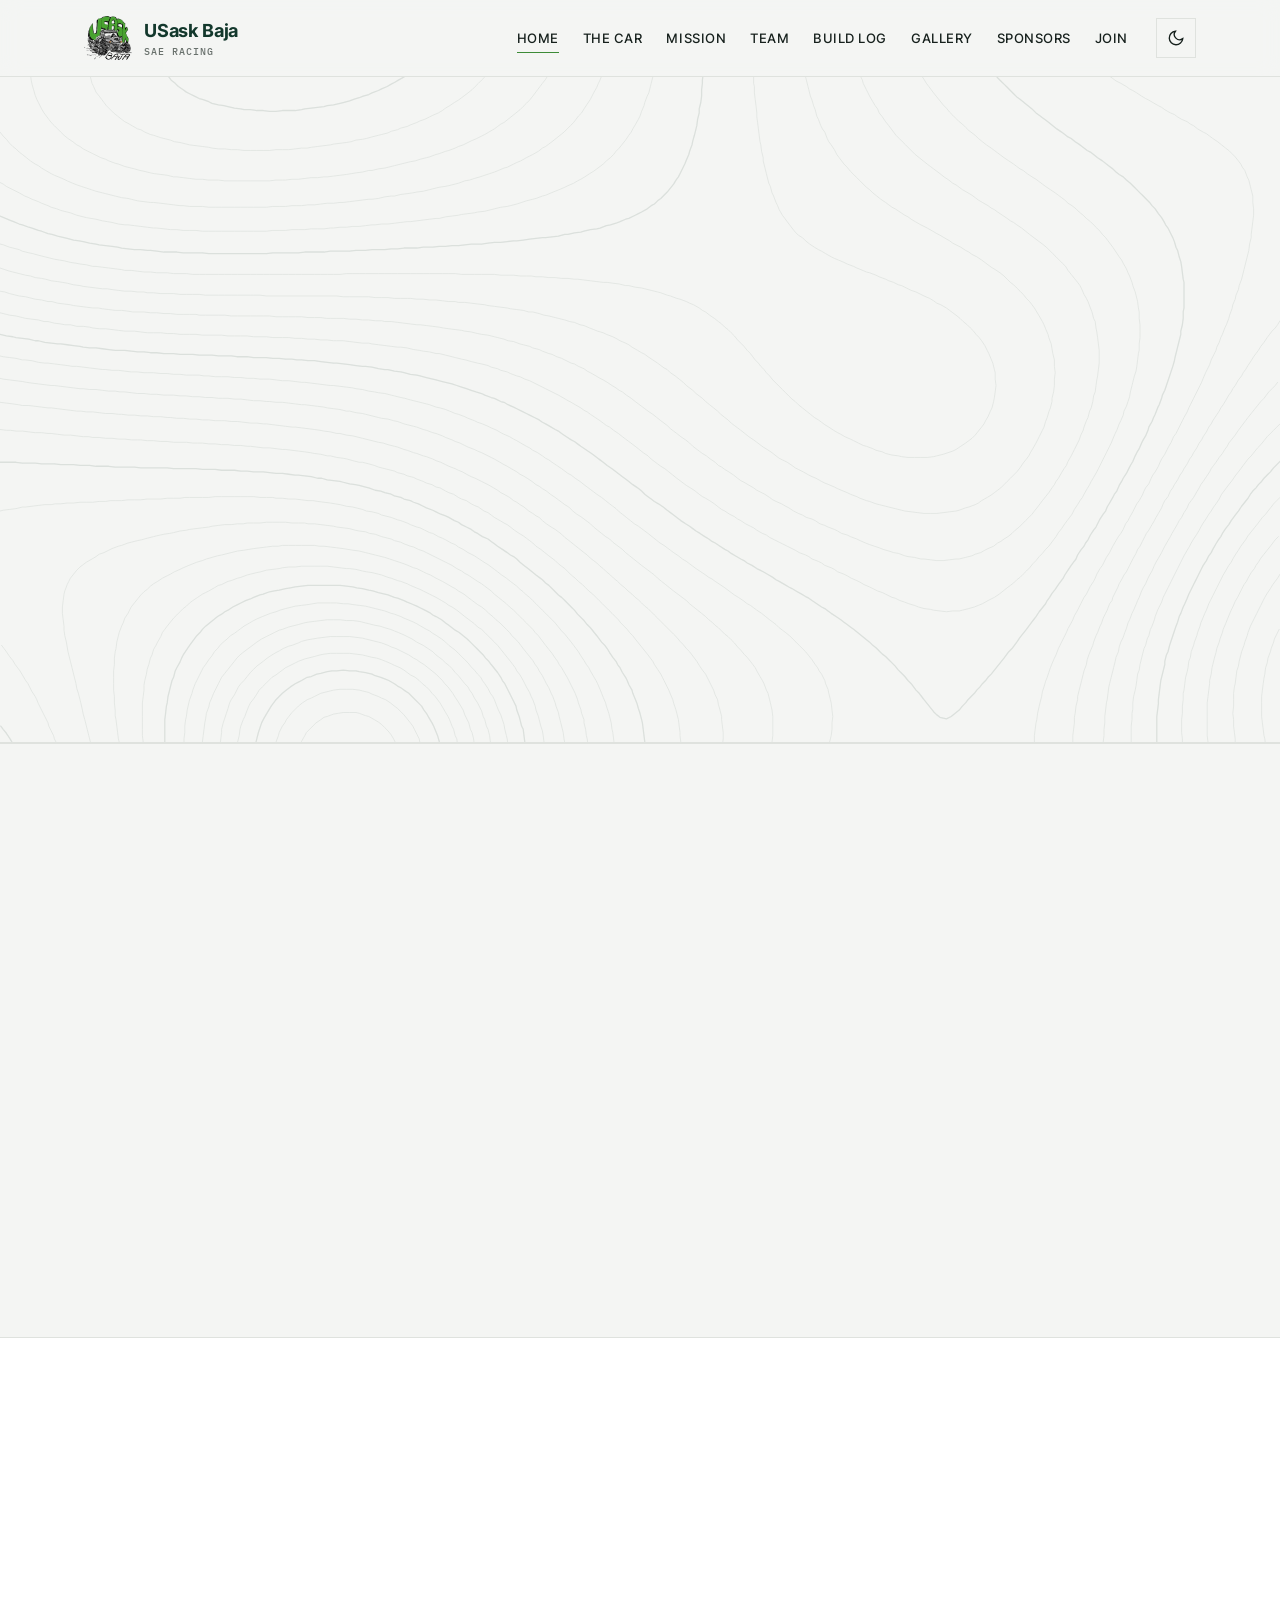
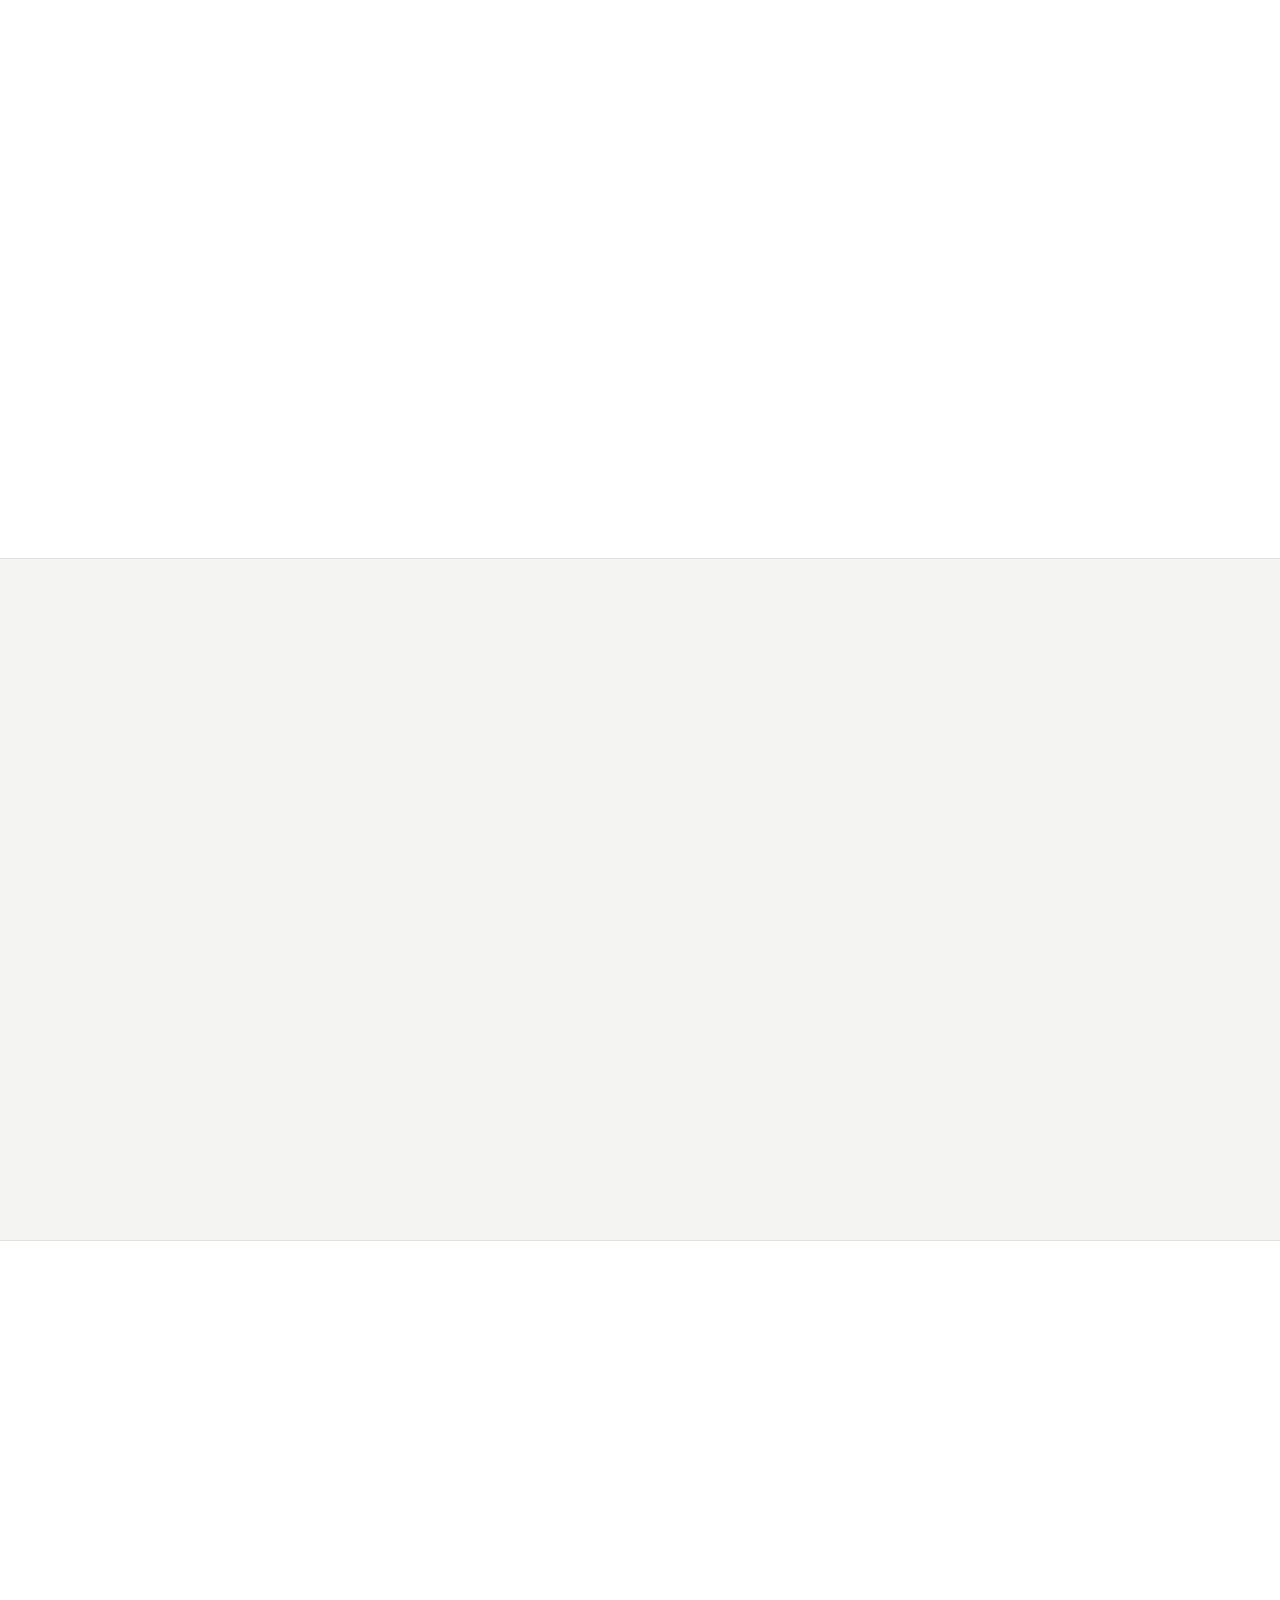
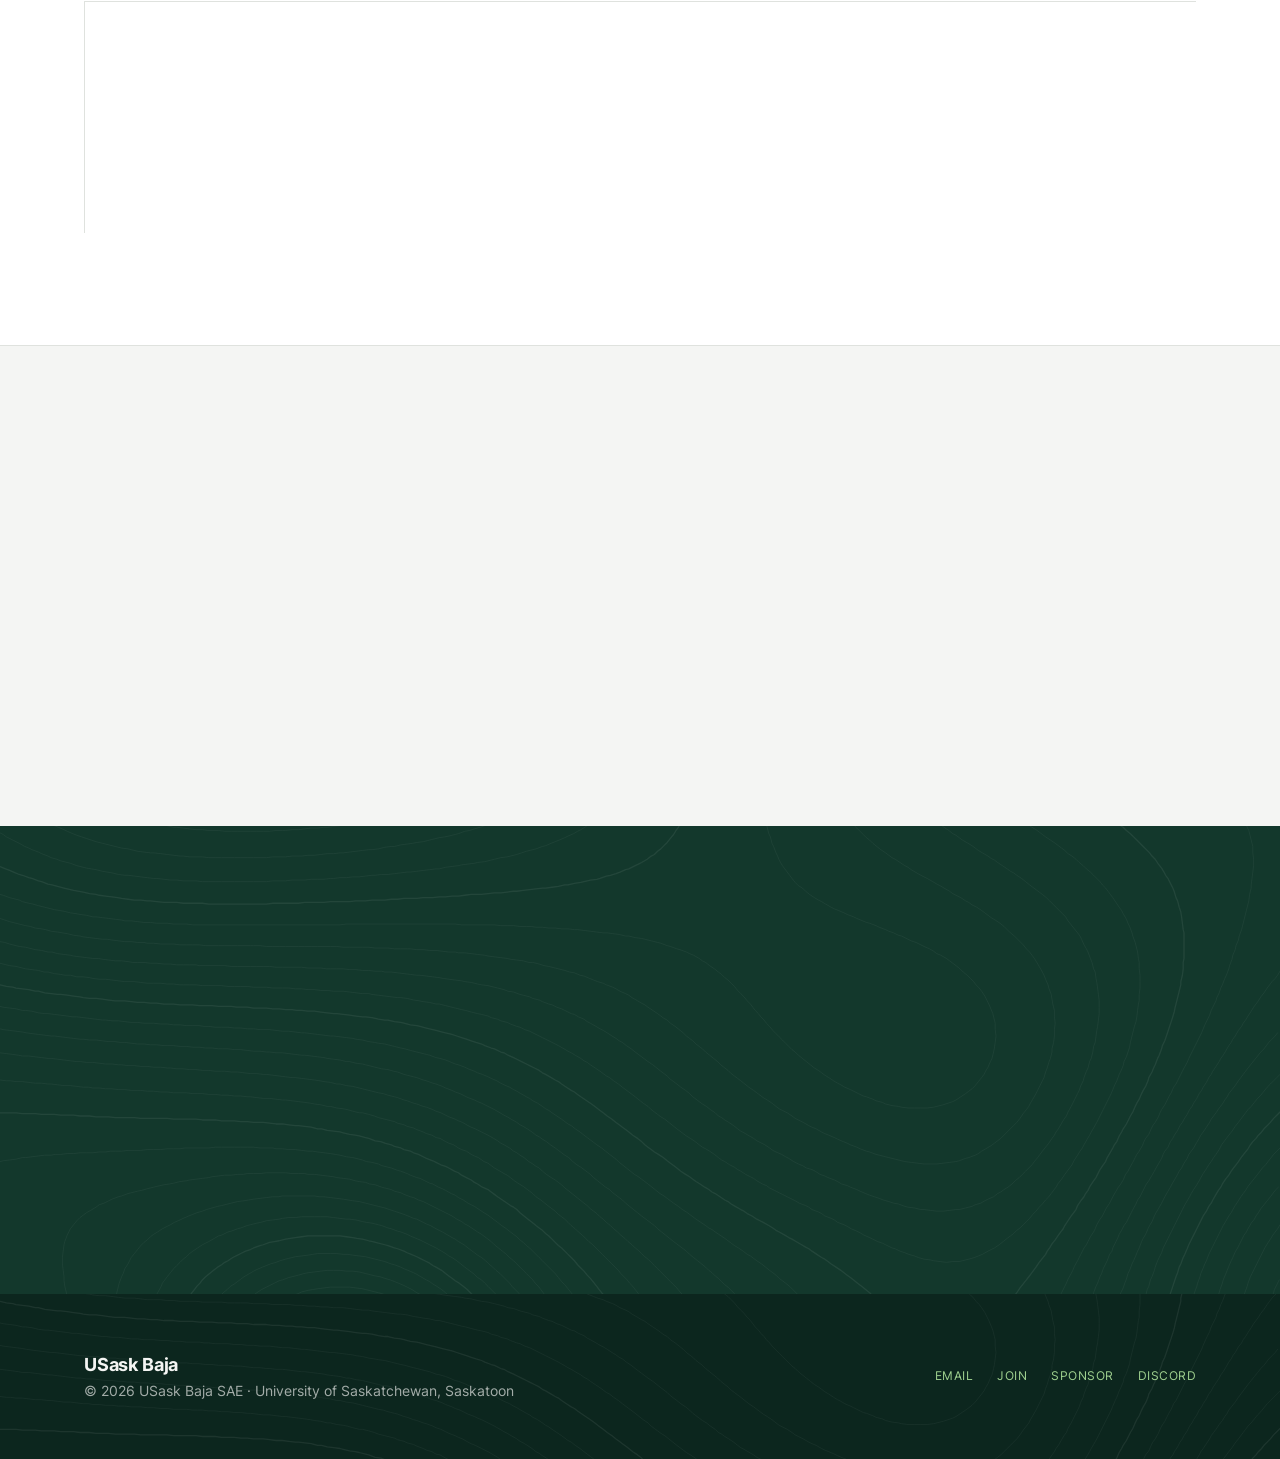
==== commit efe67ccd: "Add topographic texture, build tracker, countdown, specs, quiz, logo placement, build log, socials C" ====
--- a/index.html
+++ b/index.html
@@ -23,11 +23,13 @@
       <nav class="site-nav" aria-label="Main">
         <ul>
           <li><a href="index.html" aria-current="page">Home</a></li>
+          <li><a href="car.html">The Car</a></li>
           <li><a href="about.html">Mission</a></li>
           <li><a href="team.html">Team</a></li>
+          <li><a href="log.html">Build Log</a></li>
           <li><a href="gallery.html">Gallery</a></li>
           <li><a href="sponsors.html">Sponsors</a></li>
-          <li><a href="join.html">Join &amp; Contact</a></li>
+          <li><a href="join.html">Join</a></li>
         </ul>
       </nav>
       <div class="header-actions">
@@ -41,7 +43,7 @@
   </header>
 
   <main>
-    <section class="hero">
+    <section class="hero topo">
       <div class="container hero-grid">
         <div>
           <span class="eyebrow">University of Saskatchewan &middot; Baja SAE</span>
@@ -69,6 +71,39 @@
     </section>
 
     <section class="paper">
+      <div class="container two-col">
+        <div>
+          <span class="eyebrow">Build tracker</span>
+          <h2>Where the build stands</h2>
+          <p class="lead">Our progress from founding to the start line, updated as we go.</p>
+          <ul class="progress-list" id="progress-list"></ul>
+        </div>
+        <div class="countdown" id="countdown">
+          <span class="eyebrow">Countdown</span>
+          <h3>Competition</h3>
+          <p class="where"></p>
+          <div class="count-grid">
+            <div class="count-cell"><span class="n">--</span><span class="u">Days</span></div>
+            <div class="count-cell"><span class="n">--</span><span class="u">Hours</span></div>
+            <div class="count-cell"><span class="n">--</span><span class="u">Min</span></div>
+            <div class="count-cell"><span class="n">--</span><span class="u">Sec</span></div>
+          </div>
+          <p class="note"></p>
+        </div>
+      </div>
+    </section>
+
+    <section>
+      <div class="container">
+        <span class="eyebrow">Spec sheet</span>
+        <h2>The car, by the numbers</h2>
+        <p class="lead">Our first car is still on the drawing board. These numbers fill in as the design is finalized.</p>
+        <div class="spec-grid" data-specs></div>
+        <div class="actions"><a class="btn btn-ghost" href="car.html">Explore the car in 3D</a></div>
+      </div>
+    </section>
+
+    <section class="paper">
       <div class="container">
         <span class="eyebrow">The competition</span>
         <h2>What is Baja SAE?</h2>
@@ -81,7 +116,18 @@
       </div>
     </section>
 
-    <section class="band on-dark">
+    <section>
+      <div class="container split">
+        <span class="eyebrow">Follow the build</span>
+        <div>
+          <p class="statement">Watch the car come together, from the first sketch to race day.</p>
+          <div class="social-list" data-socials></div>
+          <div class="actions"><a class="btn btn-ghost" href="log.html">Read the build log</a></div>
+        </div>
+      </div>
+    </section>
+
+    <section class="band on-dark topo">
       <div class="container">
         <span class="eyebrow">Founding season</span>
         <h2>Be part of the <em>first</em> chapter.</h2>
@@ -94,15 +140,14 @@
     </section>
   </main>
 
-  <footer class="site-footer">
+  <footer class="site-footer topo">
     <div class="container">
       <div>
         <span class="brand-name">USask Baja</span>
         <div>&copy; <span id="year"></span> USask Baja SAE &middot; University of Saskatchewan, Saskatoon</div>
       </div>
-      <nav aria-label="Footer">
+      <nav aria-label="Footer" data-socials>
         <a href="mailto:usaskbaja@ussu.ca">Email</a>
-        <a href="https://discord.gg/B2W6udGJtF" target="_blank" rel="noopener noreferrer">Discord</a>
         <a href="join.html">Join</a>
         <a href="sponsors.html">Sponsor</a>
       </nav>
--- a/css/style.css
+++ b/css/style.css
@@ -50,6 +50,7 @@
   --band-deep: #0c261e;
   --on-band: #f4f5f3;
   --header-bg: rgba(244, 245, 243, 0.92);
+  --topo-ink: rgba(19, 56, 44, 0.11);
   color-scheme: light;
 }
 
@@ -68,6 +69,7 @@
     --band: #10281f;
     --band-deep: #09150f;
     --header-bg: rgba(14, 19, 17, 0.88);
+    --topo-ink: rgba(168, 216, 154, 0.075);
     color-scheme: dark;
   }
 }
@@ -84,6 +86,7 @@
   --band: #10281f;
   --band-deep: #09150f;
   --header-bg: rgba(14, 19, 17, 0.88);
+  --topo-ink: rgba(168, 216, 154, 0.075);
   color-scheme: dark;
 }
 
@@ -228,7 +231,7 @@
   padding: 10px 14px;
   cursor: pointer;
 }
-.site-nav ul { list-style: none; margin: 0; padding: 0; display: flex; gap: 32px; }
+.site-nav ul { list-style: none; margin: 0; padding: 0; display: flex; gap: 24px; }
 .site-nav a {
   font-size: 0.82rem;
   font-weight: 500;
@@ -243,7 +246,7 @@
 .site-nav a:hover { color: var(--champagne); }
 .site-nav a[aria-current="page"] { border-bottom-color: var(--champagne); }
 
-@media (max-width: 880px) {
+@media (max-width: 1080px) {
   .nav-toggle { display: block; }
   .header-actions { margin-left: auto; }
   .site-nav {
@@ -498,6 +501,156 @@
   outline-offset: 3px;
 }
 
+/* ---------- Topographic texture ---------- */
+.topo { position: relative; isolation: isolate; overflow: hidden; }
+.topo::before {
+  content: "";
+  position: absolute;
+  inset: 0;
+  z-index: -1;
+  background: var(--topo-ink);
+  -webkit-mask: url("../assets/img/topo.svg") center / cover no-repeat;
+  mask: url("../assets/img/topo.svg") center / cover no-repeat;
+  pointer-events: none;
+}
+.band.topo::before, .site-footer.topo::before { background: rgba(244, 245, 243, 0.07); }
+.page-hero.topo::before { -webkit-mask-position: 30% 70%; mask-position: 30% 70%; }
+
+/* ---------- Build tracker ---------- */
+.two-col { display: grid; grid-template-columns: 1.2fr 0.8fr; gap: 64px; align-items: start; }
+@media (max-width: 880px) { .two-col { grid-template-columns: 1fr; gap: 56px; } }
+
+.progress-list { list-style: none; margin: 32px 0 0; padding: 0; }
+.progress-list li { padding: 14px 0; border-top: 1px solid var(--line); }
+.progress-list li:last-child { border-bottom: 1px solid var(--line); }
+.progress-head { display: flex; justify-content: space-between; gap: 16px; font-weight: 600; margin-bottom: 10px; }
+.progress-head .pct { font-family: var(--mono); font-weight: 500; color: var(--champagne); }
+.progress-track { height: 6px; background: var(--line); overflow: hidden; }
+.progress-fill {
+  height: 100%;
+  background: var(--champagne);
+  transform-origin: left;
+  transform: scaleX(0);
+  transition: transform 1.2s cubic-bezier(0.2, 0.7, 0.2, 1);
+}
+
+/* ---------- Countdown ---------- */
+.countdown { border: 1px solid var(--line); background: var(--paper); padding: 32px; }
+@media (max-width: 600px) { .countdown { padding: 24px 18px; } }
+.countdown h3 { margin-bottom: 4px; }
+.countdown .where { color: var(--muted); margin: 0 0 24px; }
+.count-grid { display: grid; grid-template-columns: repeat(4, 1fr); gap: 8px; }
+.count-cell { text-align: center; border: 1px solid var(--line); padding: 14px 4px; }
+.count-cell .n {
+  display: block;
+  font-family: var(--mono);
+  font-size: clamp(1.5rem, 3.2vw, 2.2rem);
+  line-height: 1.1;
+  color: var(--forest);
+  font-variant-numeric: tabular-nums;
+}
+.count-cell .u { font-family: var(--mono); font-size: 0.66rem; letter-spacing: 0.08em; text-transform: uppercase; color: var(--muted); }
+.countdown .note { font-size: 0.9rem; color: var(--muted); margin: 18px 0 0; }
+
+/* ---------- Spec sheet ---------- */
+.spec-grid {
+  display: grid;
+  grid-template-columns: repeat(auto-fit, minmax(170px, 1fr));
+  border-top: 1px solid var(--line);
+  border-left: 1px solid var(--line);
+  margin-top: 48px;
+}
+.spec { padding: 28px 24px; border-right: 1px solid var(--line); border-bottom: 1px solid var(--line); }
+.spec .label { display: block; font-family: var(--mono); font-size: 0.72rem; letter-spacing: 0.08em; text-transform: uppercase; color: var(--muted); margin-bottom: 10px; }
+.spec .value { font-size: clamp(1.9rem, 3.6vw, 2.6rem); font-weight: 700; letter-spacing: -0.03em; color: var(--forest); font-variant-numeric: tabular-nums; }
+.spec .value.tbd { color: var(--muted); opacity: 0.6; }
+.spec .unit { font-family: var(--mono); font-size: 0.85rem; color: var(--champagne); margin-left: 6px; }
+
+/* ---------- Sub-team quiz ---------- */
+.quiz { border: 1px solid var(--line); background: var(--paper); padding: 40px; margin-top: 56px; }
+@media (max-width: 600px) { .quiz { padding: 24px 18px; } }
+.quiz-step { font-family: var(--mono); font-size: 0.75rem; letter-spacing: 0.08em; text-transform: uppercase; color: var(--champagne); }
+.quiz h3 { font-size: 1.5rem; margin: 10px 0 24px; }
+.quiz-options { display: grid; grid-template-columns: repeat(auto-fit, minmax(220px, 1fr)); gap: 12px; }
+.quiz-option {
+  text-align: left;
+  font: inherit;
+  color: var(--ink);
+  background: var(--ivory);
+  border: 1px solid var(--line);
+  padding: 18px 20px;
+  cursor: pointer;
+  transition: border-color 0.2s, transform 0.2s;
+}
+.quiz-option:hover { border-color: var(--champagne); transform: translateY(-2px); }
+.quiz-bar { height: 3px; background: var(--line); margin-bottom: 28px; }
+.quiz-bar span { display: block; height: 100%; background: var(--champagne); transform-origin: left; transition: transform 0.4s ease; }
+.quiz-result p { color: var(--muted); max-width: 560px; }
+.quiz-restart { background: none; border: 0; padding: 0; font: inherit; color: var(--champagne); text-decoration: underline; cursor: pointer; }
+
+/* ---------- Sponsor placement diagram ---------- */
+.placement { display: grid; grid-template-columns: 1.4fr 0.6fr; gap: 48px; align-items: center; margin-top: 48px; }
+@media (max-width: 880px) { .placement { grid-template-columns: 1fr; } }
+.placement svg { width: 100%; height: auto; }
+.car-line { fill: none; stroke: var(--ink); stroke-width: 4; stroke-linecap: round; stroke-linejoin: round; }
+.car-thin { fill: none; stroke: var(--muted); stroke-width: 2.5; stroke-linecap: round; stroke-linejoin: round; }
+.car-tire { fill: none; stroke: var(--ink); stroke-width: 18; stroke-dasharray: 8 5; }
+.car-rim { fill: var(--paper); stroke: var(--ink); stroke-width: 3; }
+.car-ground { stroke: var(--muted); stroke-width: 2; stroke-dasharray: 2 9; stroke-linecap: round; }
+.zone {
+  fill: var(--champagne);
+  fill-opacity: 0.12;
+  stroke: var(--champagne);
+  stroke-width: 2;
+  stroke-dasharray: 6 5;
+  cursor: pointer;
+  transition: fill-opacity 0.25s;
+}
+.zone.active { fill-opacity: 0.45; stroke-dasharray: none; }
+.zone-label { font-family: var(--mono); font-size: 15px; fill: var(--forest); pointer-events: none; }
+.tier-list { list-style: none; margin: 0; padding: 0; }
+.tier-btn {
+  display: block;
+  width: 100%;
+  text-align: left;
+  font: inherit;
+  color: var(--ink);
+  background: none;
+  border: 0;
+  border-top: 1px solid var(--line);
+  padding: 16px 0;
+  cursor: pointer;
+}
+.tier-list li:last-child .tier-btn { border-bottom: 1px solid var(--line); }
+.tier-btn strong { display: block; transition: color 0.2s; }
+.tier-btn span { color: var(--muted); font-size: 0.92rem; }
+.tier-btn.active strong, .tier-btn:hover strong { color: var(--champagne); }
+
+/* ---------- Build log ---------- */
+.posts { list-style: none; margin: 0; padding: 0; }
+.post { display: grid; grid-template-columns: 160px 1fr; gap: 32px; padding: 40px 0; border-top: 1px solid var(--line); }
+.post:last-child { border-bottom: 1px solid var(--line); }
+.post time { font-family: var(--mono); font-size: 0.8rem; color: var(--champagne); padding-top: 6px; }
+.post h3 { font-size: 1.5rem; }
+.post p { color: var(--muted); max-width: 680px; margin: 0; }
+.post img { margin-top: 20px; max-width: 680px; width: 100%; aspect-ratio: 16 / 9; object-fit: cover; }
+@media (max-width: 600px) { .post { grid-template-columns: 1fr; gap: 8px; } }
+
+/* ---------- Socials ---------- */
+.social-list { display: flex; flex-wrap: wrap; gap: 12px; margin-top: 32px; }
+.social-list a {
+  font-family: var(--mono);
+  font-size: 0.8rem;
+  letter-spacing: 0.06em;
+  text-transform: uppercase;
+  text-decoration: none;
+  color: var(--ink);
+  border: 1px solid var(--line);
+  padding: 12px 18px;
+  transition: border-color 0.2s, color 0.2s;
+}
+.social-list a:hover { border-color: var(--champagne); color: var(--champagne); }
+
 /* Each logo has a light-mode and a dark-mode version; show the one matching the theme */
 .logo-dark { display: none; }
 :root[data-theme="dark"] .logo-light { display: none; }
